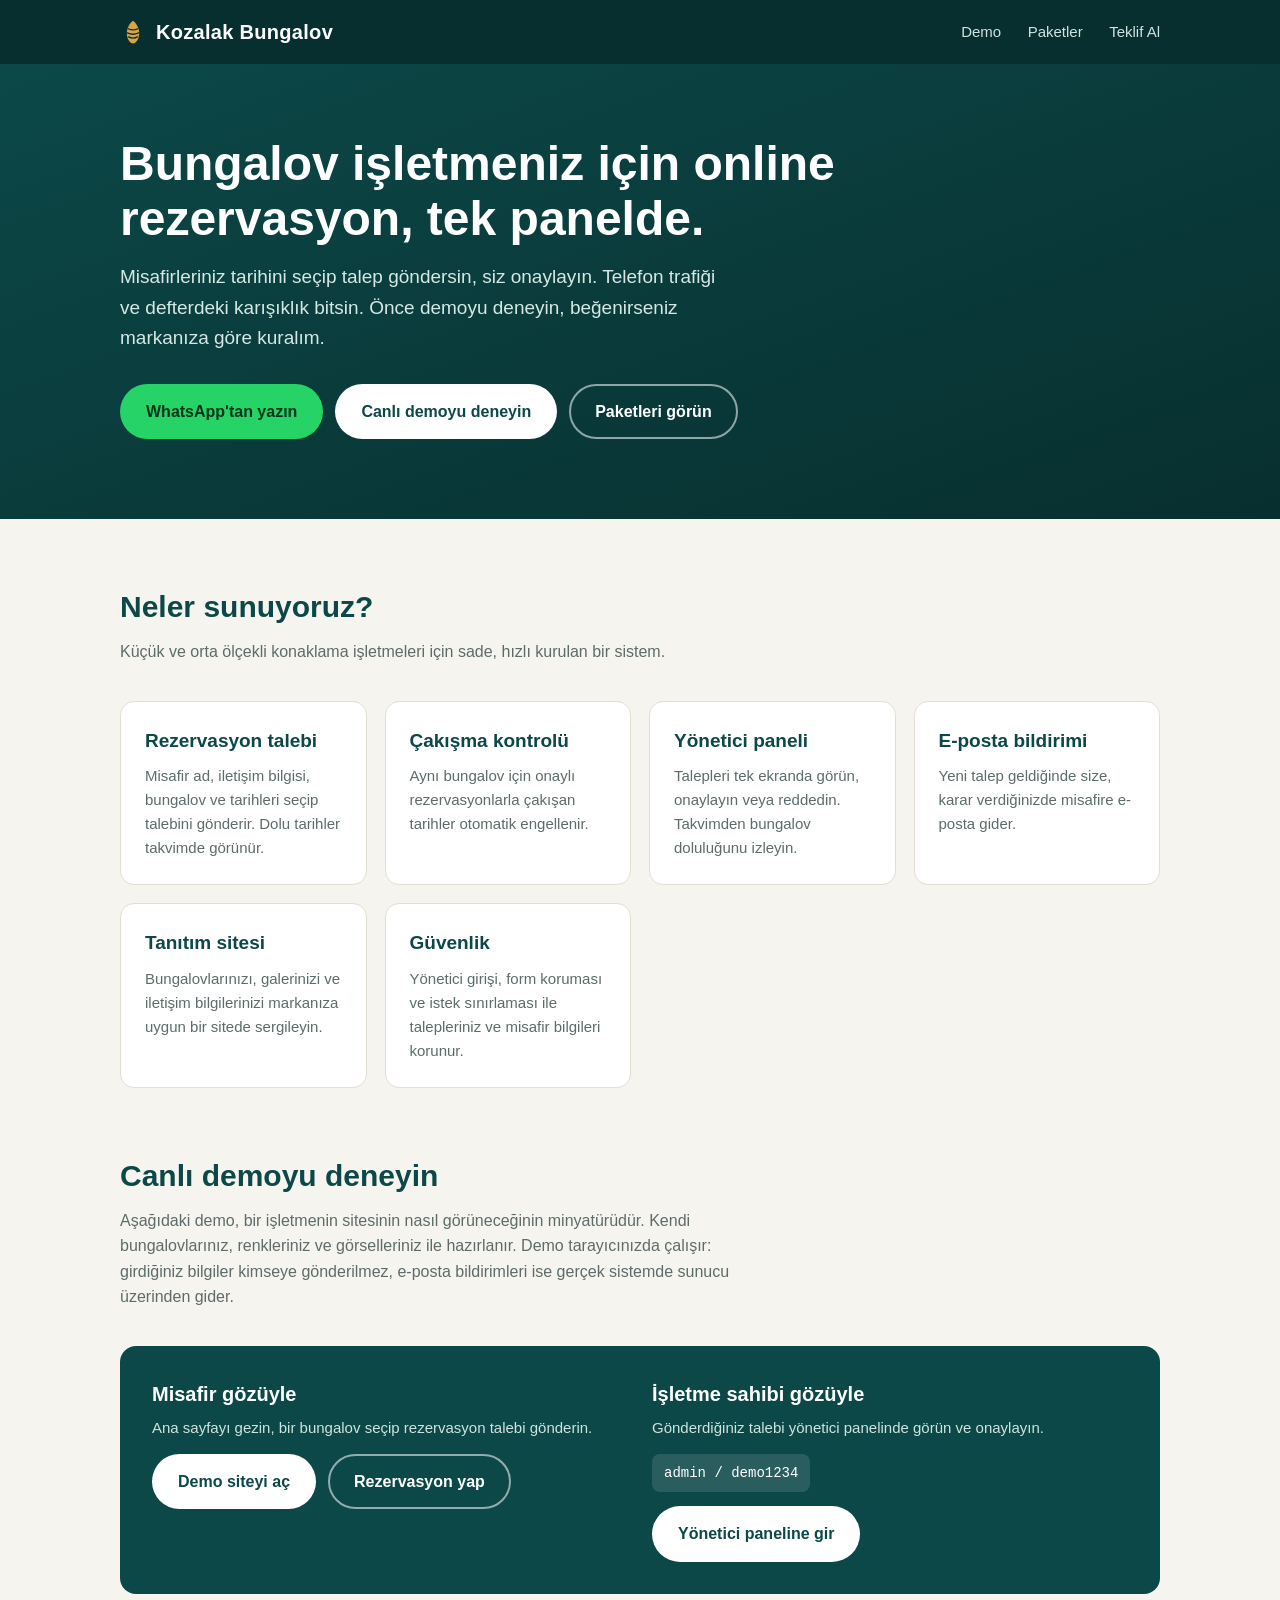
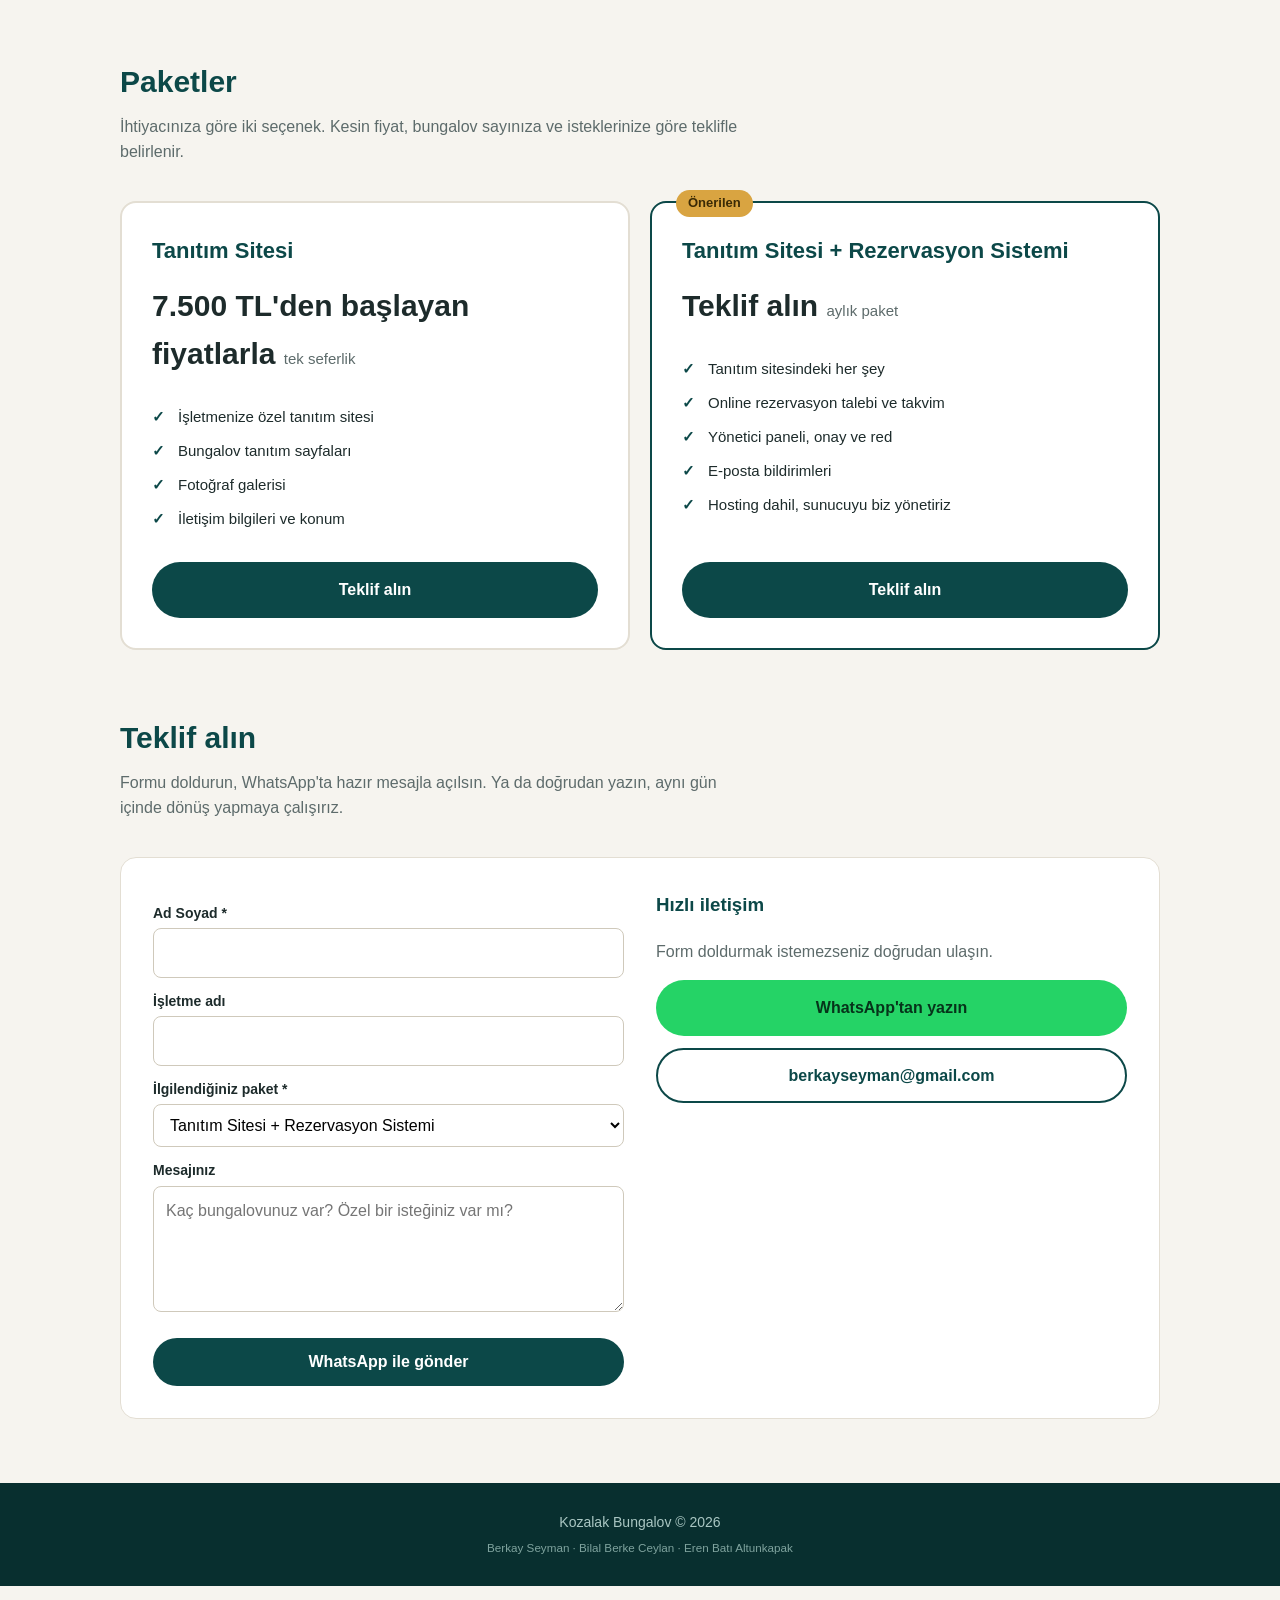
==== index.html @ 618aff35 "Add serverless Kozalak Bungalov demo Static sales page (index.html) and a browser-only demo of the r" ====
<!DOCTYPE html>
<html lang="tr">
<head>
    <meta charset="UTF-8">
    <meta name="viewport" content="width=device-width, initial-scale=1.0">
    <meta name="description" content="Kozalak Bungalov: bungalov ve butik konaklama işletmeleri için tanıtım sitesi ve online rezervasyon sistemi.">
    <title>Kozalak Bungalov | Rezervasyon Sistemi ve Tanıtım Sitesi</title>
    <style>
        :root {
            --green: #0C4848;
            --green-dark: #082f2f;
            --accent: #d9a441;
            --bg: #f6f4ef;
            --card: #ffffff;
            --text: #1d2b2b;
            --muted: #5d6b6b;
            --line: #e3ded3;
        }
        * { box-sizing: border-box; }
        html { scroll-behavior: smooth; }
        body { margin: 0; font-family: "Segoe UI", Arial, sans-serif; color: var(--text); background: var(--bg); line-height: 1.6; padding-bottom: 70px; }
        a { color: inherit; }
        .wrap { max-width: 1080px; margin: 0 auto; padding: 0 20px; }

        header.nav { background: var(--green-dark); color: #fff; }
        header.nav .wrap { display: flex; align-items: center; justify-content: space-between; height: 64px; }
        .brand { font-weight: 700; font-size: 20px; letter-spacing: .3px; text-decoration: none; display: flex; align-items: center; gap: 10px; }
        .brand svg { width: 26px; height: 26px; }
        .nav a.link { color: #cfe3e0; text-decoration: none; margin-left: 22px; font-size: 15px; }
        .nav a.link:hover { color: #fff; }

        .hero { background: linear-gradient(160deg, var(--green) 0%, var(--green-dark) 100%); color: #fff; padding: 72px 0 80px; }
        .hero h1 { font-size: clamp(30px, 5vw, 48px); line-height: 1.15; margin: 0 0 16px; max-width: 720px; }
        .hero p { font-size: 19px; color: #d6e8e5; max-width: 620px; margin: 0 0 30px; }
        .btns { display: flex; flex-wrap: wrap; gap: 12px; }
        .btn { display: inline-block; padding: 13px 24px; border-radius: 999px; font-weight: 600; text-decoration: none; font-size: 16px; border: 2px solid transparent; cursor: pointer; font-family: inherit; transition: transform .15s, background .2s; }
        .btn:hover { transform: translateY(-2px); }
        .btn-wa { background: #25D366; color: #06331a; }
        .btn-light { background: #fff; color: var(--green); }
        .btn-ghost { border-color: rgba(255,255,255,.55); color: #fff; }
        .btn-green { background: var(--green); color: #fff; }

        section { padding: 64px 0; }
        h2 { font-size: 30px; margin: 0 0 8px; color: var(--green); }
        .lead { color: var(--muted); max-width: 640px; margin: 0 0 36px; }
        .grid { display: grid; gap: 18px; grid-template-columns: repeat(auto-fit, minmax(230px, 1fr)); }
        .card { background: var(--card); border: 1px solid var(--line); border-radius: 14px; padding: 24px; }
        .card h3 { margin: 0 0 8px; font-size: 19px; color: var(--green); }
        .card p { margin: 0; color: var(--muted); font-size: 15px; }

        .demo-box { background: var(--green); color: #fff; border-radius: 16px; padding: 32px; display: grid; gap: 24px; grid-template-columns: repeat(auto-fit, minmax(260px, 1fr)); }
        .demo-box h3 { margin: 0 0 6px; font-size: 20px; }
        .demo-box p { margin: 0 0 14px; color: #cfe3e0; font-size: 15px; }
        .cred { background: rgba(255,255,255,.12); border-radius: 8px; padding: 8px 12px; font-family: Consolas, monospace; font-size: 14px; margin-bottom: 14px; display: inline-block; }

        .plans { display: grid; gap: 20px; grid-template-columns: repeat(auto-fit, minmax(290px, 1fr)); align-items: stretch; }
        .plan { background: var(--card); border: 2px solid var(--line); border-radius: 16px; padding: 30px; display: flex; flex-direction: column; position: relative; }
        .plan.featured { border-color: var(--green); }
        .badge { position: absolute; top: -13px; left: 24px; background: var(--accent); color: #3b2a05; font-size: 13px; font-weight: 700; padding: 3px 12px; border-radius: 999px; }
        .plan h3 { margin: 0; font-size: 22px; color: var(--green); }
        .price { font-size: 30px; font-weight: 700; margin: 14px 0 4px; }
        .price small { font-size: 15px; font-weight: 400; color: var(--muted); }
        .plan ul { padding-left: 0; list-style: none; margin: 18px 0 26px; flex: 1; }
        .plan li { padding: 5px 0 5px 26px; position: relative; font-size: 15px; }
        .plan li::before { content: "✓"; position: absolute; left: 0; color: var(--green); font-weight: 700; }
        .plan .btn { text-align: center; }

        .contact { background: var(--card); border: 1px solid var(--line); border-radius: 16px; padding: 32px; display: grid; gap: 32px; grid-template-columns: repeat(auto-fit, minmax(290px, 1fr)); }
        form label { display: block; font-size: 14px; font-weight: 600; margin: 12px 0 4px; }
        form input, form select, form textarea { width: 100%; padding: 11px 12px; border: 1px solid #cfc9bb; border-radius: 8px; font: inherit; background: #fff; }
        form input:focus, form select:focus, form textarea:focus { outline: 2px solid var(--green); border-color: var(--green); }
        form button { margin-top: 18px; width: 100%; }
        #formMsg { margin-top: 12px; font-size: 15px; display: none; padding: 10px 12px; border-radius: 8px; }
        #formMsg.ok { display: block; background: #e3f4e8; color: #14532d; }
        #formMsg.err { display: block; background: #fde8e8; color: #7f1d1d; }
        .quick p { color: var(--muted); }
        .quick .btn { display: block; text-align: center; margin-bottom: 12px; }
        .btn-mail { border-color: var(--green); color: var(--green); }

        footer { background: var(--green-dark); color: #aac7c3; padding: 28px 0; font-size: 14px; text-align: center; }
        footer small { display: block; margin-top: 6px; color: #7fa39e; }
        @media (max-width: 600px) { .nav a.link { display: none; } .hero { padding: 48px 0 56px; } section { padding: 44px 0; } }
    </style>
</head>
<body>
<header class="nav">
    <div class="wrap">
        <a href="./" class="brand">
            <svg viewBox="0 0 32 32" aria-hidden="true"><path fill="#d9a441" d="M16 2C22 7 25 14 23 22c-1 4-4 8-7 8s-6-4-7-8C7 14 10 7 16 2z"/><path fill="none" stroke="#082f2f" stroke-width="1.6" stroke-linecap="round" d="M10 12q6 3 12 0M9 17q7 3.500 14 0M10.500 22q5.500 3 11 0"/></svg>
            Kozalak Bungalov
        </a>
        <nav>
            <a class="link" href="#demo">Demo</a>
            <a class="link" href="#paketler">Paketler</a>
            <a class="link" href="#teklif">Teklif Al</a>
        </nav>
    </div>
</header>

<div class="hero">
    <div class="wrap">
        <h1>Bungalov işletmeniz için online rezervasyon, tek panelde.</h1>
        <p>Misafirleriniz tarihini seçip talep göndersin, siz onaylayın. Telefon trafiği ve defterdeki karışıklık bitsin. Önce demoyu deneyin, beğenirseniz markanıza göre kuralım.</p>
        <div class="btns">
            <a class="btn btn-wa" href="https://wa.me/905340806421?text=Merhaba%2C%20Kozalak%20Bungalov%20hakk%C4%B1nda%20bilgi%20almak%20istiyorum." target="_blank" rel="noopener">WhatsApp'tan yazın</a>
            <a class="btn btn-light" href="#demo">Canlı demoyu deneyin</a>
            <a class="btn btn-ghost" href="#paketler">Paketleri görün</a>
        </div>
    </div>
</div>

<section>
    <div class="wrap">
        <h2>Neler sunuyoruz?</h2>
        <p class="lead">Küçük ve orta ölçekli konaklama işletmeleri için sade, hızlı kurulan bir sistem.</p>
        <div class="grid">
            <div class="card"><h3>Rezervasyon talebi</h3><p>Misafir ad, iletişim bilgisi, bungalov ve tarihleri seçip talebini gönderir. Dolu tarihler takvimde görünür.</p></div>
            <div class="card"><h3>Çakışma kontrolü</h3><p>Aynı bungalov için onaylı rezervasyonlarla çakışan tarihler otomatik engellenir.</p></div>
            <div class="card"><h3>Yönetici paneli</h3><p>Talepleri tek ekranda görün, onaylayın veya reddedin. Takvimden bungalov doluluğunu izleyin.</p></div>
            <div class="card"><h3>E-posta bildirimi</h3><p>Yeni talep geldiğinde size, karar verdiğinizde misafire e-posta gider.</p></div>
            <div class="card"><h3>Tanıtım sitesi</h3><p>Bungalovlarınızı, galerinizi ve iletişim bilgilerinizi markanıza uygun bir sitede sergileyin.</p></div>
            <div class="card"><h3>Güvenlik</h3><p>Yönetici girişi, form koruması ve istek sınırlaması ile talepleriniz ve misafir bilgileri korunur.</p></div>
        </div>
    </div>
</section>

<section id="demo" style="padding-top:0">
    <div class="wrap">
        <h2>Canlı demoyu deneyin</h2>
        <p class="lead">Aşağıdaki demo, bir işletmenin sitesinin nasıl görüneceğinin minyatürüdür. Kendi bungalovlarınız, renkleriniz ve görselleriniz ile hazırlanır. Demo tarayıcınızda çalışır: girdiğiniz bilgiler kimseye gönderilmez, e-posta bildirimleri ise gerçek sistemde sunucu üzerinden gider.</p>
        <div class="demo-box">
            <div>
                <h3>Misafir gözüyle</h3>
                <p>Ana sayfayı gezin, bir bungalov seçip rezervasyon talebi gönderin.</p>
                <div class="btns">
                    <a class="btn btn-light" href="demo/index.html">Demo siteyi aç</a>
                    <a class="btn btn-ghost" href="demo/reservation.html">Rezervasyon yap</a>
                </div>
            </div>
            <div>
                <h3>İşletme sahibi gözüyle</h3>
                <p>Gönderdiğiniz talebi yönetici panelinde görün ve onaylayın.</p>
                <div class="cred">admin / demo1234</div><br>
                <a class="btn btn-light" href="demo/admin-login.html">Yönetici paneline gir</a>
            </div>
        </div>
    </div>
</section>

<section id="paketler" style="padding-top:0">
    <div class="wrap">
        <h2>Paketler</h2>
        <p class="lead">İhtiyacınıza göre iki seçenek. Kesin fiyat, bungalov sayınıza ve isteklerinize göre teklifle belirlenir.</p>
        <div class="plans">
            <div class="plan">
                <h3>Tanıtım Sitesi</h3>
                <div class="price">7.500 TL'den başlayan fiyatlarla <small>tek seferlik</small></div>
                <ul>
                    <li>İşletmenize özel tanıtım sitesi</li>
                    <li>Bungalov tanıtım sayfaları</li>
                    <li>Fotoğraf galerisi</li>
                    <li>İletişim bilgileri ve konum</li>
                </ul>
                <a class="btn btn-green" href="#teklif" data-package="Tanıtım Sitesi">Teklif alın</a>
            </div>
            <div class="plan featured">
                <span class="badge">Önerilen</span>
                <h3>Tanıtım Sitesi + Rezervasyon Sistemi</h3>
                <div class="price">Teklif alın <small>aylık paket</small></div>
                <ul>
                    <li>Tanıtım sitesindeki her şey</li>
                    <li>Online rezervasyon talebi ve takvim</li>
                    <li>Yönetici paneli, onay ve red</li>
                    <li>E-posta bildirimleri</li>
                    <li>Hosting dahil, sunucuyu biz yönetiriz</li>
                </ul>
                <a class="btn btn-green" href="#teklif" data-package="Tanıtım Sitesi + Rezervasyon Sistemi">Teklif alın</a>
            </div>
        </div>
    </div>
</section>

<section id="teklif" style="padding-top:0">
    <div class="wrap">
        <h2>Teklif alın</h2>
        <p class="lead">Formu doldurun, WhatsApp'ta hazır mesajla açılsın. Ya da doğrudan yazın, aynı gün içinde dönüş yapmaya çalışırız.</p>
        <div class="contact">
            <form id="quoteForm" novalidate>
                <label for="q-name">Ad Soyad *</label>
                <input id="q-name" name="name" maxlength="100" autocomplete="name" required>
                <label for="q-business">İşletme adı</label>
                <input id="q-business" name="business" maxlength="100" autocomplete="organization">
                <label for="q-package">İlgilendiğiniz paket *</label>
                <select id="q-package" name="package">
                    <option value="Tanıtım Sitesi">Tanıtım Sitesi</option>
                    <option value="Tanıtım Sitesi + Rezervasyon Sistemi" selected>Tanıtım Sitesi + Rezervasyon Sistemi</option>
                    <option value="Henüz karar vermedim">Henüz karar vermedim</option>
                </select>
                <label for="q-message">Mesajınız</label>
                <textarea id="q-message" name="message" rows="4" maxlength="1000" placeholder="Kaç bungalovunuz var? Özel bir isteğiniz var mı?"></textarea>
                <button class="btn btn-green" type="submit">WhatsApp ile gönder</button>
                <div id="formMsg" role="status"></div>
            </form>
            <div class="quick">
                <h3 style="margin-top:0;color:var(--green)">Hızlı iletişim</h3>
                <p>Form doldurmak istemezseniz doğrudan ulaşın.</p>
                <a class="btn btn-wa" href="https://wa.me/905340806421?text=Merhaba%2C%20Kozalak%20Bungalov%20i%C3%A7in%20teklif%20almak%20istiyorum." target="_blank" rel="noopener">WhatsApp'tan yazın</a>
                <a class="btn btn-mail" href="mailto:berkayseyman@gmail.com?subject=Kozalak%20Bungalov%20teklif%20talebi">berkayseyman@gmail.com</a>
            </div>
        </div>
    </div>
</section>

<footer>
    <div class="wrap">
        Kozalak Bungalov &copy; 2026
        <small>Berkay Seyman · Bilal Berke Ceylan · Eren Batı Altunkapak</small>
    </div>
</footer>

<script>
    // Paket butonları formdaki seçimi ayarlar.
    document.querySelectorAll('[data-package]').forEach(function (a) {
        a.addEventListener('click', function () { document.getElementById('q-package').value = a.dataset.package; });
    });

    // Form bir sunucuya gönderilmez; bilgilerle hazır bir WhatsApp mesajı açılır.
    document.getElementById('quoteForm').addEventListener('submit', function (e) {
        e.preventDefault();
        var f = e.target, msg = document.getElementById('formMsg');
        var name = f.name.value.trim();
        if (!name) { msg.className = 'err'; msg.textContent = 'Lütfen ad soyad alanını doldurun.'; return; }
        var text = 'Merhaba, ben ' + name + '.' +
            (f.business.value.trim() ? ' İşletmem: ' + f.business.value.trim() + '.' : '') +
            ' İlgilendiğim paket: ' + f.package.value + '.' +
            (f.message.value.trim() ? ' ' + f.message.value.trim() : '') + ' Teklif almak istiyorum.';
        window.open('https://wa.me/905340806421?text=' + encodeURIComponent(text), '_blank', 'noopener');
        msg.className = 'ok'; msg.textContent = 'WhatsApp açılıyor. Mesajı göndermeniz yeterli.';
    });
</script>
</body>
</html>
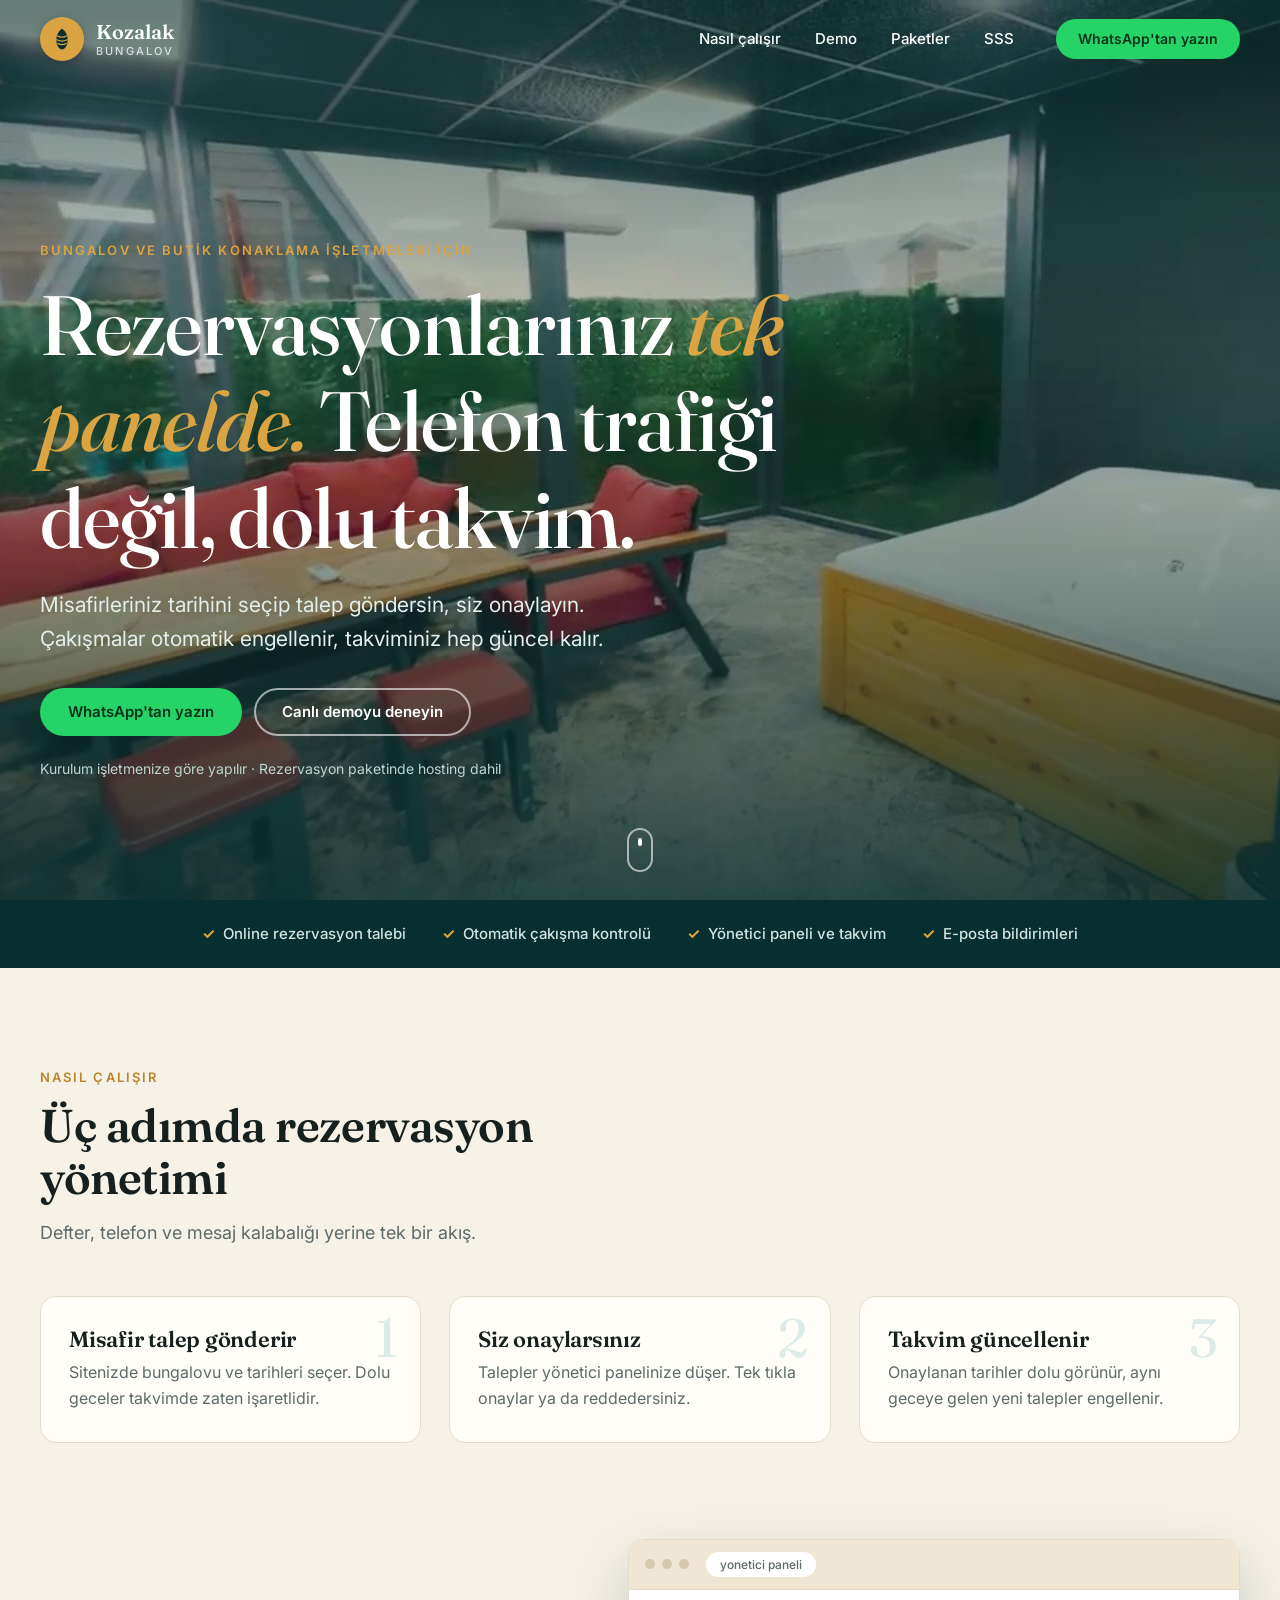
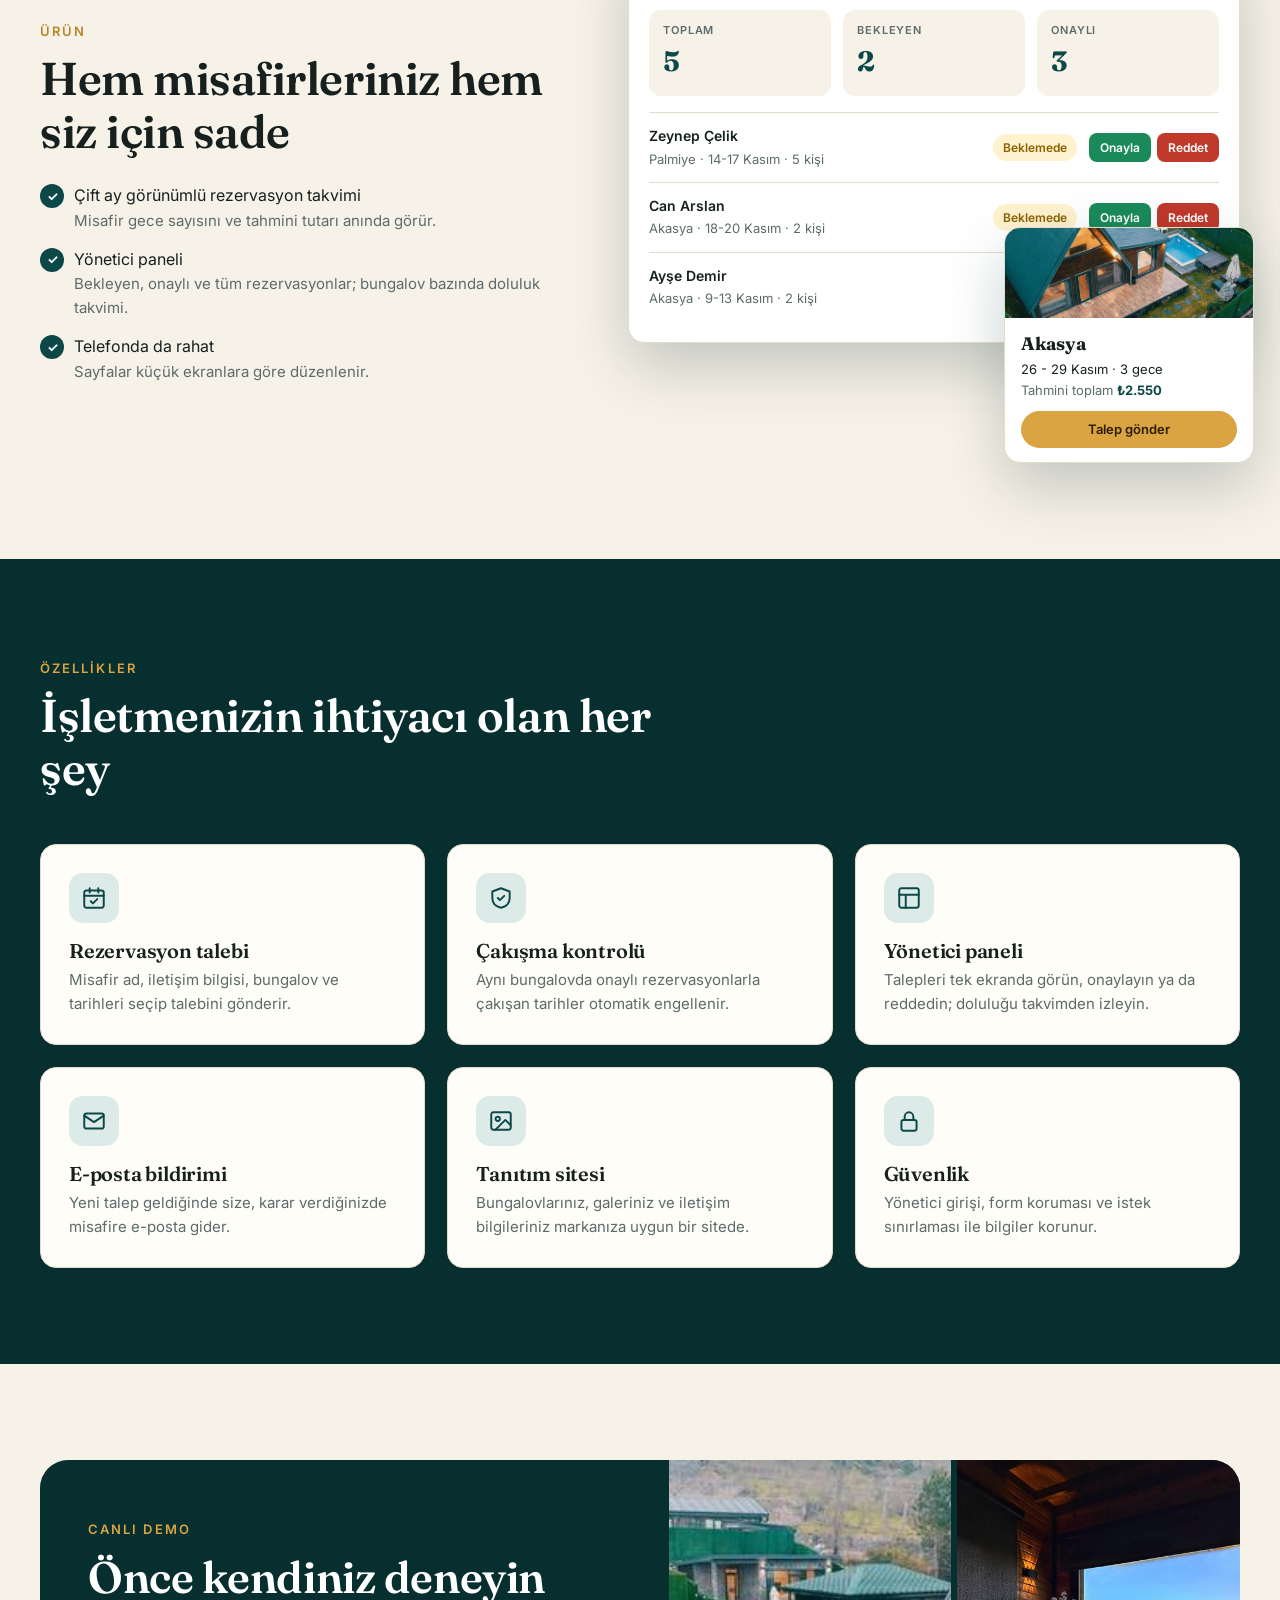
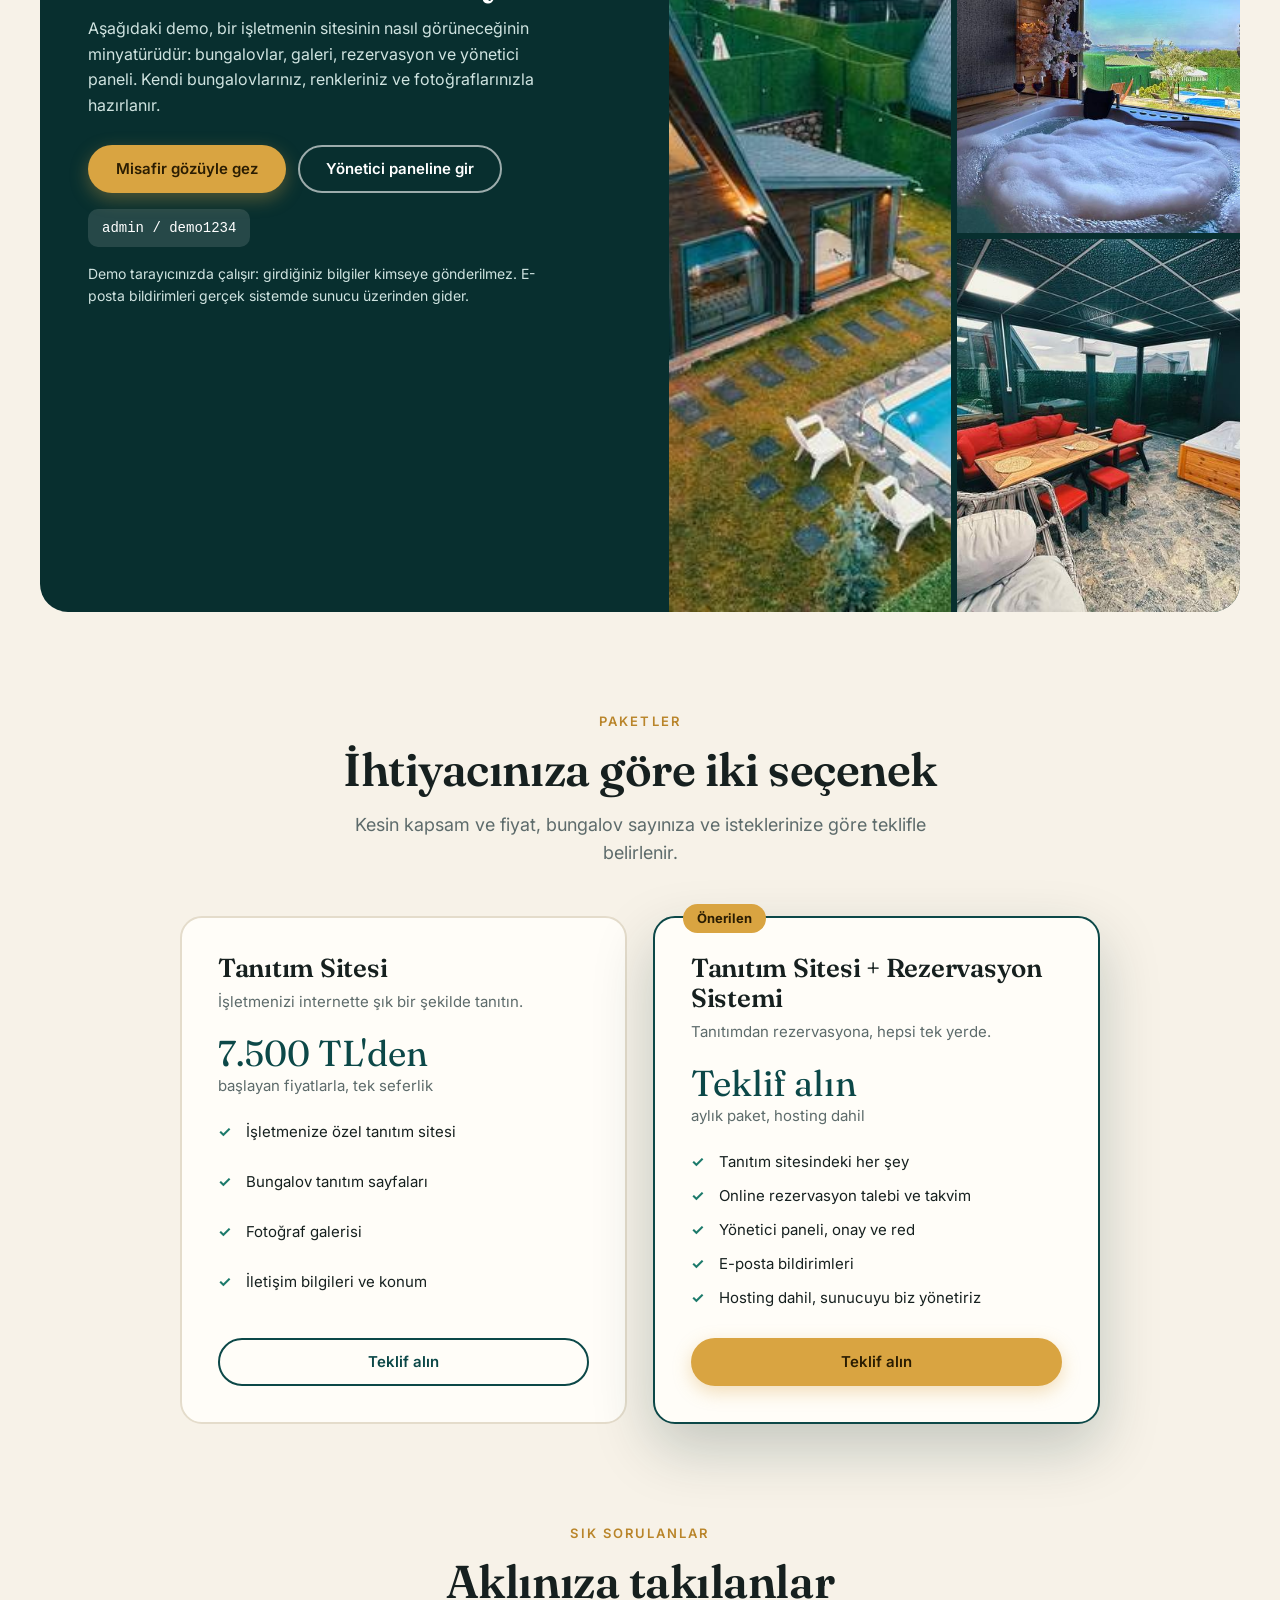
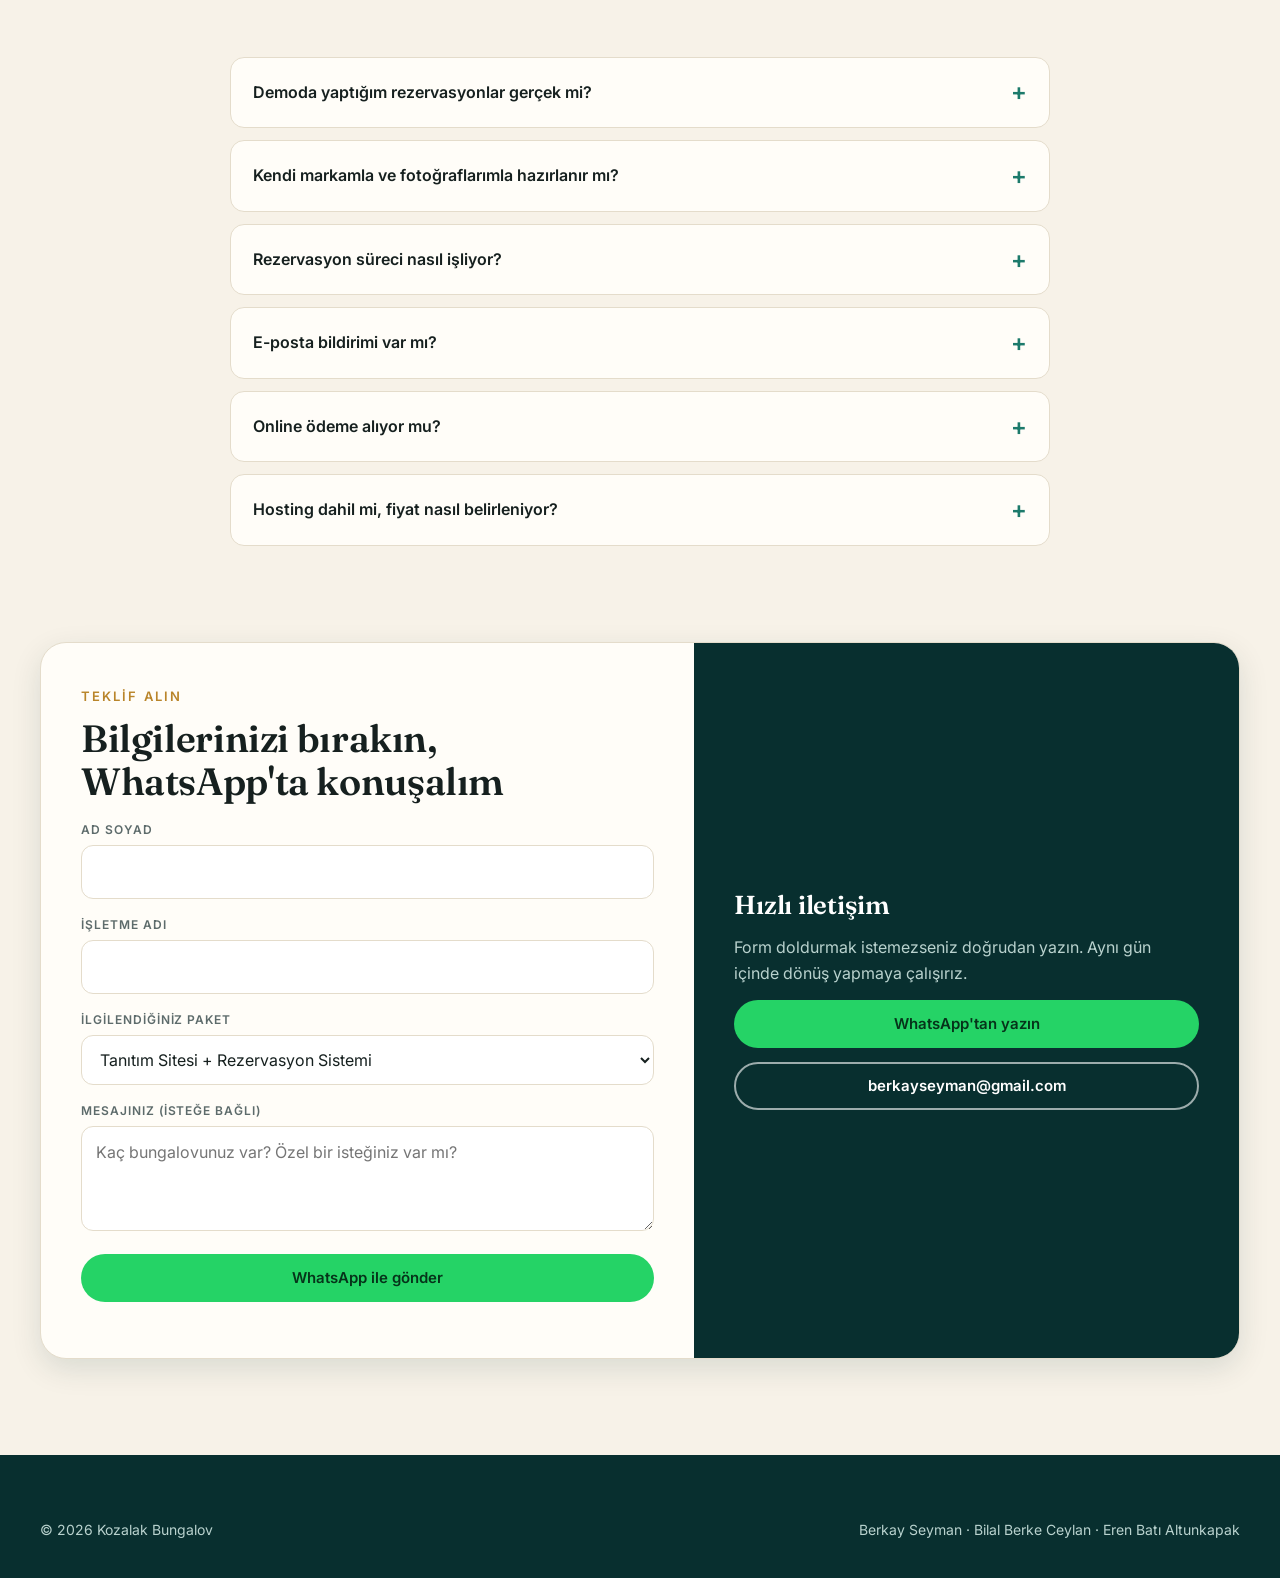
==== commit f71a65b4: "Redesign sales page and demo site with real photos and video - New design system (cream, teal and am" ====
--- a/index.html
+++ b/index.html
@@ -3,240 +3,252 @@
 <head>
     <meta charset="UTF-8">
     <meta name="viewport" content="width=device-width, initial-scale=1.0">
-    <meta name="description" content="Kozalak Bungalov: bungalov ve butik konaklama işletmeleri için tanıtım sitesi ve online rezervasyon sistemi.">
-    <title>Kozalak Bungalov | Rezervasyon Sistemi ve Tanıtım Sitesi</title>
-    <style>
-        :root {
-            --green: #0C4848;
-            --green-dark: #082f2f;
-            --accent: #d9a441;
-            --bg: #f6f4ef;
-            --card: #ffffff;
-            --text: #1d2b2b;
-            --muted: #5d6b6b;
-            --line: #e3ded3;
-        }
-        * { box-sizing: border-box; }
-        html { scroll-behavior: smooth; }
-        body { margin: 0; font-family: "Segoe UI", Arial, sans-serif; color: var(--text); background: var(--bg); line-height: 1.6; padding-bottom: 70px; }
-        a { color: inherit; }
-        .wrap { max-width: 1080px; margin: 0 auto; padding: 0 20px; }
-
-        header.nav { background: var(--green-dark); color: #fff; }
-        header.nav .wrap { display: flex; align-items: center; justify-content: space-between; height: 64px; }
-        .brand { font-weight: 700; font-size: 20px; letter-spacing: .3px; text-decoration: none; display: flex; align-items: center; gap: 10px; }
-        .brand svg { width: 26px; height: 26px; }
-        .nav a.link { color: #cfe3e0; text-decoration: none; margin-left: 22px; font-size: 15px; }
-        .nav a.link:hover { color: #fff; }
-
-        .hero { background: linear-gradient(160deg, var(--green) 0%, var(--green-dark) 100%); color: #fff; padding: 72px 0 80px; }
-        .hero h1 { font-size: clamp(30px, 5vw, 48px); line-height: 1.15; margin: 0 0 16px; max-width: 720px; }
-        .hero p { font-size: 19px; color: #d6e8e5; max-width: 620px; margin: 0 0 30px; }
-        .btns { display: flex; flex-wrap: wrap; gap: 12px; }
-        .btn { display: inline-block; padding: 13px 24px; border-radius: 999px; font-weight: 600; text-decoration: none; font-size: 16px; border: 2px solid transparent; cursor: pointer; font-family: inherit; transition: transform .15s, background .2s; }
-        .btn:hover { transform: translateY(-2px); }
-        .btn-wa { background: #25D366; color: #06331a; }
-        .btn-light { background: #fff; color: var(--green); }
-        .btn-ghost { border-color: rgba(255,255,255,.55); color: #fff; }
-        .btn-green { background: var(--green); color: #fff; }
-
-        section { padding: 64px 0; }
-        h2 { font-size: 30px; margin: 0 0 8px; color: var(--green); }
-        .lead { color: var(--muted); max-width: 640px; margin: 0 0 36px; }
-        .grid { display: grid; gap: 18px; grid-template-columns: repeat(auto-fit, minmax(230px, 1fr)); }
-        .card { background: var(--card); border: 1px solid var(--line); border-radius: 14px; padding: 24px; }
-        .card h3 { margin: 0 0 8px; font-size: 19px; color: var(--green); }
-        .card p { margin: 0; color: var(--muted); font-size: 15px; }
-
-        .demo-box { background: var(--green); color: #fff; border-radius: 16px; padding: 32px; display: grid; gap: 24px; grid-template-columns: repeat(auto-fit, minmax(260px, 1fr)); }
-        .demo-box h3 { margin: 0 0 6px; font-size: 20px; }
-        .demo-box p { margin: 0 0 14px; color: #cfe3e0; font-size: 15px; }
-        .cred { background: rgba(255,255,255,.12); border-radius: 8px; padding: 8px 12px; font-family: Consolas, monospace; font-size: 14px; margin-bottom: 14px; display: inline-block; }
-
-        .plans { display: grid; gap: 20px; grid-template-columns: repeat(auto-fit, minmax(290px, 1fr)); align-items: stretch; }
-        .plan { background: var(--card); border: 2px solid var(--line); border-radius: 16px; padding: 30px; display: flex; flex-direction: column; position: relative; }
-        .plan.featured { border-color: var(--green); }
-        .badge { position: absolute; top: -13px; left: 24px; background: var(--accent); color: #3b2a05; font-size: 13px; font-weight: 700; padding: 3px 12px; border-radius: 999px; }
-        .plan h3 { margin: 0; font-size: 22px; color: var(--green); }
-        .price { font-size: 30px; font-weight: 700; margin: 14px 0 4px; }
-        .price small { font-size: 15px; font-weight: 400; color: var(--muted); }
-        .plan ul { padding-left: 0; list-style: none; margin: 18px 0 26px; flex: 1; }
-        .plan li { padding: 5px 0 5px 26px; position: relative; font-size: 15px; }
-        .plan li::before { content: "✓"; position: absolute; left: 0; color: var(--green); font-weight: 700; }
-        .plan .btn { text-align: center; }
-
-        .contact { background: var(--card); border: 1px solid var(--line); border-radius: 16px; padding: 32px; display: grid; gap: 32px; grid-template-columns: repeat(auto-fit, minmax(290px, 1fr)); }
-        form label { display: block; font-size: 14px; font-weight: 600; margin: 12px 0 4px; }
-        form input, form select, form textarea { width: 100%; padding: 11px 12px; border: 1px solid #cfc9bb; border-radius: 8px; font: inherit; background: #fff; }
-        form input:focus, form select:focus, form textarea:focus { outline: 2px solid var(--green); border-color: var(--green); }
-        form button { margin-top: 18px; width: 100%; }
-        #formMsg { margin-top: 12px; font-size: 15px; display: none; padding: 10px 12px; border-radius: 8px; }
-        #formMsg.ok { display: block; background: #e3f4e8; color: #14532d; }
-        #formMsg.err { display: block; background: #fde8e8; color: #7f1d1d; }
-        .quick p { color: var(--muted); }
-        .quick .btn { display: block; text-align: center; margin-bottom: 12px; }
-        .btn-mail { border-color: var(--green); color: var(--green); }
-
-        footer { background: var(--green-dark); color: #aac7c3; padding: 28px 0; font-size: 14px; text-align: center; }
-        footer small { display: block; margin-top: 6px; color: #7fa39e; }
-        @media (max-width: 600px) { .nav a.link { display: none; } .hero { padding: 48px 0 56px; } section { padding: 44px 0; } }
-    </style>
+    <title>Kozalak Bungalov | Bungalov işletmeleri için rezervasyon sistemi</title>
+    <meta name="description" content="Bungalov ve butik konaklama işletmeleri için tanıtım sitesi ve online rezervasyon sistemi. Misafir talep gönderir, siz tek panelden onaylarsınız. Canlı demoyu deneyin.">
+    <meta property="og:title" content="Kozalak Bungalov: rezervasyonlarınız tek panelde">
+    <meta property="og:description" content="Bungalov işletmeleri için tanıtım sitesi ve online rezervasyon sistemi. Canlı demoyu deneyin.">
+    <meta property="og:image" content="demo/assets/video/poster.jpg">
+    <link rel="icon" href="demo/assets/img/logo.png" type="image/png">
+    <link rel="preconnect" href="https://fonts.googleapis.com">
+    <link rel="preconnect" href="https://fonts.gstatic.com" crossorigin>
+    <link rel="stylesheet" href="https://fonts.googleapis.com/css2?family=Fraunces:ital,opsz,wght@0,9..144,500;0,9..144,600;1,9..144,500&family=Inter:wght@400;500;600&display=swap">
+    <link rel="stylesheet" href="demo/assets/site.css">
+    <link rel="stylesheet" href="assets/sales.css">
 </head>
 <body>
-<header class="nav">
+<header class="site-header" id="siteHeader">
     <div class="wrap">
-        <a href="./" class="brand">
-            <svg viewBox="0 0 32 32" aria-hidden="true"><path fill="#d9a441" d="M16 2C22 7 25 14 23 22c-1 4-4 8-7 8s-6-4-7-8C7 14 10 7 16 2z"/><path fill="none" stroke="#082f2f" stroke-width="1.6" stroke-linecap="round" d="M10 12q6 3 12 0M9 17q7 3.500 14 0M10.500 22q5.500 3 11 0"/></svg>
-            Kozalak Bungalov
+        <a class="brand" href="./" aria-label="Kozalak Bungalov, ana sayfa">
+            <span class="mark"><svg viewBox="0 0 32 32" aria-hidden="true"><path fill="#082f2f" d="M16 2C22 7 25 14 23 22c-1 4-4 8-7 8s-6-4-7-8C7 14 10 7 16 2z"/><path fill="none" stroke="#d9a441" stroke-width="1.8" stroke-linecap="round" d="M10 12q6 3 12 0M9 17q7 3.500 14 0M10.500 22q5.500 3 11 0"/></svg></span>
+            <span>Kozalak<small>Bungalov</small></span>
         </a>
-        <nav>
-            <a class="link" href="#demo">Demo</a>
-            <a class="link" href="#paketler">Paketler</a>
-            <a class="link" href="#teklif">Teklif Al</a>
+        <nav class="nav" aria-label="Ana menü">
+            <a href="#nasil">Nasıl çalışır</a><a href="#demo">Demo</a><a href="#paketler">Paketler</a><a href="#sss">SSS</a>
         </nav>
+        <a class="btn btn-wa nav-cta" href="https://wa.me/905340806421?text=Merhaba%2C%20Kozalak%20Bungalov%20hakk%C4%B1nda%20bilgi%20almak%20istiyorum." target="_blank" rel="noopener">WhatsApp'tan yazın</a>
+        <button class="burger" id="burger" aria-label="Menüyü aç" aria-expanded="false" aria-controls="mobileNav"><span></span><span></span><span></span></button>
     </div>
 </header>
-
-<div class="hero">
+<div class="mobile-nav" id="mobileNav">
+    <a href="#nasil">Nasıl çalışır</a><a href="#demo">Demo</a><a href="#paketler">Paketler</a><a href="#sss">SSS</a>
+    <a class="btn btn-wa" href="https://wa.me/905340806421?text=Merhaba%2C%20Kozalak%20Bungalov%20hakk%C4%B1nda%20bilgi%20almak%20istiyorum." target="_blank" rel="noopener">WhatsApp'tan yazın</a>
+</div>
+
+<main>
+    <section class="hero" style="background-image:url(demo/assets/video/poster.jpg)">
+        <video autoplay muted loop playsinline preload="auto" poster="demo/assets/video/poster.jpg" aria-hidden="true">
+            <source src="demo/assets/video/hero.mp4" type="video/mp4">
+        </video>
+        <div class="wrap hero-inner">
+            <span class="eyebrow" style="color:var(--amber)">Bungalov ve butik konaklama işletmeleri için</span>
+            <h1 style="margin-top:14px">Rezervasyonlarınız <em>tek panelde.</em> Telefon trafiği değil, dolu takvim.</h1>
+            <p class="sub">Misafirleriniz tarihini seçip talep göndersin, siz onaylayın. Çakışmalar otomatik engellenir, takviminiz hep güncel kalır.</p>
+            <div class="btns">
+                <a class="btn btn-wa" href="https://wa.me/905340806421?text=Merhaba%2C%20Kozalak%20Bungalov%20i%C3%A7in%20teklif%20almak%20istiyorum." target="_blank" rel="noopener">WhatsApp'tan yazın</a>
+                <a class="btn btn-ghost" href="#demo">Canlı demoyu deneyin</a>
+            </div>
+            <p class="hint">Kurulum işletmenize göre yapılır · Rezervasyon paketinde hosting dahil</p>
+        </div>
+        <div class="scroll-cue" aria-hidden="true"></div>
+    </section>
+
+    <div class="strip"><div class="wrap">
+        <span>Online rezervasyon talebi</span><span>Otomatik çakışma kontrolü</span><span>Yönetici paneli ve takvim</span><span>E-posta bildirimleri</span>
+    </div></div>
+
+    <section class="block" id="nasil">
+        <div class="wrap">
+            <div class="section-head reveal">
+                <span class="eyebrow">Nasıl çalışır</span>
+                <h2>Üç adımda rezervasyon yönetimi</h2>
+                <p class="lead">Defter, telefon ve mesaj kalabalığı yerine tek bir akış.</p>
+            </div>
+            <div class="steps">
+                <div class="step-card reveal"><h3>Misafir talep gönderir</h3><p>Sitenizde bungalovu ve tarihleri seçer. Dolu geceler takvimde zaten işaretlidir.</p></div>
+                <div class="step-card reveal"><h3>Siz onaylarsınız</h3><p>Talepler yönetici panelinize düşer. Tek tıkla onaylar ya da reddedersiniz.</p></div>
+                <div class="step-card reveal"><h3>Takvim güncellenir</h3><p>Onaylanan tarihler dolu görünür, aynı geceye gelen yeni talepler engellenir.</p></div>
+            </div>
+        </div>
+    </section>
+
+    <section class="block" style="padding-top:0">
+        <div class="wrap showcase">
+            <div class="reveal">
+                <span class="eyebrow">Ürün</span>
+                <h2 style="font-size:clamp(30px,4vw,46px);margin:10px 0 0">Hem misafirleriniz hem siz için sade</h2>
+                <ul class="ticks">
+                    <li>Çift ay görünümlü rezervasyon takvimi<span>Misafir gece sayısını ve tahmini tutarı anında görür.</span></li>
+                    <li>Yönetici paneli<span>Bekleyen, onaylı ve tüm rezervasyonlar; bungalov bazında doluluk takvimi.</span></li>
+                    <li>Telefonda da rahat<span>Sayfalar küçük ekranlara göre düzenlenir.</span></li>
+                </ul>
+            </div>
+            <div class="stage reveal">
+                <div class="win">
+                    <div class="win-bar"><i></i><i></i><i></i><b>yonetici paneli</b></div>
+                    <div class="win-body">
+                        <div class="tiles"><div class="tile"><small>Toplam</small><strong>5</strong></div><div class="tile"><small>Bekleyen</small><strong>2</strong></div><div class="tile"><small>Onaylı</small><strong>3</strong></div></div>
+                        <div class="row"><div class="who"><b>Zeynep Çelik</b><span>Palmiye · 14-17 Kasım · 5 kişi</span></div><span class="pill wait">Beklemede</span><span class="mini"><button class="y" tabindex="-1">Onayla</button><button class="n" tabindex="-1">Reddet</button></span></div>
+                        <div class="row"><div class="who"><b>Can Arslan</b><span>Akasya · 18-20 Kasım · 2 kişi</span></div><span class="pill wait">Beklemede</span><span class="mini"><button class="y" tabindex="-1">Onayla</button><button class="n" tabindex="-1">Reddet</button></span></div>
+                        <div class="row"><div class="who"><b>Ayşe Demir</b><span>Akasya · 9-13 Kasım · 2 kişi</span></div><span class="pill ok">Onaylı</span></div>
+                    </div>
+                </div>
+                <div class="guest-card">
+                    <img src="demo/assets/img/akasya/thumb/16.jpg" alt="Akasya bungalovu" loading="lazy">
+                    <div><b>Akasya</b>26 - 29 Kasım · 3 gece<br><span style="color:var(--muted)">Tahmini toplam</span> <strong style="color:var(--teal-700)">₺2.550</strong><div class="go">Talep gönder</div></div>
+                </div>
+            </div>
+        </div>
+    </section>
+
+    <section class="block dark-band">
+        <div class="wrap">
+            <div class="section-head reveal">
+                <span class="eyebrow">Özellikler</span>
+                <h2>İşletmenizin ihtiyacı olan her şey</h2>
+            </div>
+            <div class="features" style="color:var(--ink)">
+                <div class="feature reveal"><div class="ico"><svg viewBox="0 0 24 24" fill="none" stroke="currentColor" stroke-width="1.8" stroke-linecap="round" stroke-linejoin="round"><rect x="3" y="5" width="18" height="16" rx="2"/><path d="M8 3v4M16 3v4M3 10h18M9 15l2 2 4-4"/></svg></div><h3>Rezervasyon talebi</h3><p>Misafir ad, iletişim bilgisi, bungalov ve tarihleri seçip talebini gönderir.</p></div>
+                <div class="feature reveal"><div class="ico"><svg viewBox="0 0 24 24" fill="none" stroke="currentColor" stroke-width="1.8" stroke-linecap="round" stroke-linejoin="round"><path d="M12 3l8 3v6c0 5-3.500 8-8 9-4.500-1-8-4-8-9V6l8-3z"/><path d="M9 12l2 2 4-4"/></svg></div><h3>Çakışma kontrolü</h3><p>Aynı bungalovda onaylı rezervasyonlarla çakışan tarihler otomatik engellenir.</p></div>
+                <div class="feature reveal"><div class="ico"><svg viewBox="0 0 24 24" fill="none" stroke="currentColor" stroke-width="1.8" stroke-linecap="round" stroke-linejoin="round"><rect x="3" y="3" width="18" height="18" rx="2"/><path d="M3 9h18M9 21V9"/></svg></div><h3>Yönetici paneli</h3><p>Talepleri tek ekranda görün, onaylayın ya da reddedin; doluluğu takvimden izleyin.</p></div>
+                <div class="feature reveal"><div class="ico"><svg viewBox="0 0 24 24" fill="none" stroke="currentColor" stroke-width="1.8" stroke-linecap="round" stroke-linejoin="round"><rect x="3" y="5" width="18" height="14" rx="2"/><path d="M3 7l9 6 9-6"/></svg></div><h3>E-posta bildirimi</h3><p>Yeni talep geldiğinde size, karar verdiğinizde misafire e-posta gider.</p></div>
+                <div class="feature reveal"><div class="ico"><svg viewBox="0 0 24 24" fill="none" stroke="currentColor" stroke-width="1.8" stroke-linecap="round" stroke-linejoin="round"><rect x="3" y="4" width="18" height="16" rx="2"/><circle cx="9" cy="10" r="2"/><path d="M21 16l-5-5-9 9"/></svg></div><h3>Tanıtım sitesi</h3><p>Bungalovlarınız, galeriniz ve iletişim bilgileriniz markanıza uygun bir sitede.</p></div>
+                <div class="feature reveal"><div class="ico"><svg viewBox="0 0 24 24" fill="none" stroke="currentColor" stroke-width="1.8" stroke-linecap="round" stroke-linejoin="round"><rect x="5" y="11" width="14" height="10" rx="2"/><path d="M8 11V8a4 4 0 0 1 8 0v3"/></svg></div><h3>Güvenlik</h3><p>Yönetici girişi, form koruması ve istek sınırlaması ile bilgiler korunur.</p></div>
+            </div>
+        </div>
+    </section>
+
+    <section class="block" id="demo">
+        <div class="wrap">
+            <div class="demo-band reveal">
+                <div class="copy">
+                    <span class="eyebrow" style="color:var(--amber)">Canlı demo</span>
+                    <h2>Önce kendiniz deneyin</h2>
+                    <p>Aşağıdaki demo, bir işletmenin sitesinin nasıl görüneceğinin minyatürüdür: bungalovlar, galeri, rezervasyon ve yönetici paneli. Kendi bungalovlarınız, renkleriniz ve fotoğraflarınızla hazırlanır.</p>
+                    <div class="btns">
+                        <a class="btn btn-amber" href="demo/index.html">Misafir gözüyle gez</a>
+                        <a class="btn btn-ghost" href="demo/admin-login.html">Yönetici paneline gir</a>
+                    </div>
+                    <span class="cred">admin / demo1234</span>
+                    <p style="margin-top:16px;font-size:14px">Demo tarayıcınızda çalışır: girdiğiniz bilgiler kimseye gönderilmez. E-posta bildirimleri gerçek sistemde sunucu üzerinden gider.</p>
+                </div>
+                <div class="photos">
+                    <img src="demo/assets/img/ihlamur/thumb/25.jpg" alt="Havuzlu A-frame bungalovlar" loading="lazy">
+                    <img src="demo/assets/img/zeytin/thumb/02.jpg" alt="Jakuzi" loading="lazy">
+                    <img src="demo/assets/img/mese/thumb/06.jpg" alt="Camlı jakuzi odası" loading="lazy">
+                </div>
+            </div>
+        </div>
+    </section>
+
+    <section class="block" id="paketler" style="padding-top:0">
+        <div class="wrap">
+            <div class="section-head reveal" style="margin-inline:auto;text-align:center">
+                <span class="eyebrow">Paketler</span>
+                <h2>İhtiyacınıza göre iki seçenek</h2>
+                <p class="lead" style="margin-inline:auto">Kesin kapsam ve fiyat, bungalov sayınıza ve isteklerinize göre teklifle belirlenir.</p>
+            </div>
+            <div class="plans">
+                <div class="plan reveal">
+                    <h3>Tanıtım Sitesi</h3>
+                    <p class="sub">İşletmenizi internette şık bir şekilde tanıtın.</p>
+                    <div class="cost">7.500 TL'den <small>başlayan fiyatlarla, tek seferlik</small></div>
+                    <ul><li>İşletmenize özel tanıtım sitesi</li><li>Bungalov tanıtım sayfaları</li><li>Fotoğraf galerisi</li><li>İletişim bilgileri ve konum</li></ul>
+                    <a class="btn btn-outline" href="#teklif" data-package="Tanıtım Sitesi">Teklif alın</a>
+                </div>
+                <div class="plan featured reveal">
+                    <span class="badge">Önerilen</span>
+                    <h3>Tanıtım Sitesi + Rezervasyon Sistemi</h3>
+                    <p class="sub">Tanıtımdan rezervasyona, hepsi tek yerde.</p>
+                    <div class="cost">Teklif alın <small>aylık paket, hosting dahil</small></div>
+                    <ul><li>Tanıtım sitesindeki her şey</li><li>Online rezervasyon talebi ve takvim</li><li>Yönetici paneli, onay ve red</li><li>E-posta bildirimleri</li><li>Hosting dahil, sunucuyu biz yönetiriz</li></ul>
+                    <a class="btn btn-amber" href="#teklif" data-package="Tanıtım Sitesi + Rezervasyon Sistemi">Teklif alın</a>
+                </div>
+            </div>
+        </div>
+    </section>
+
+    <section class="block" id="sss" style="padding-top:0">
+        <div class="wrap">
+            <div class="section-head reveal" style="margin-inline:auto;text-align:center"><span class="eyebrow">Sık sorulanlar</span><h2>Aklınıza takılanlar</h2></div>
+            <div class="faq reveal">
+                <details><summary>Demoda yaptığım rezervasyonlar gerçek mi?</summary><p>Hayır. Demo tarayıcınızda çalışır, girdiğiniz bilgiler kimseye gönderilmez ve sayfadaki "Örnek verileri sıfırla" düğmesiyle başa döner.</p></details>
+                <details><summary>Kendi markamla ve fotoğraflarımla hazırlanır mı?</summary><p>Evet. Bungalov adları, fiyatlar, fotoğraflar ve renkler işletmenize göre hazırlanır; demodaki işletme sadece bir örnektir.</p></details>
+                <details><summary>Rezervasyon süreci nasıl işliyor?</summary><p>Misafir tarih seçip talep gönderir, siz yönetici panelinden onaylar ya da reddedersiniz. Onaylanan tarihler dolu görünür ve çakışan yeni talepler engellenir.</p></details>
+                <details><summary>E-posta bildirimi var mı?</summary><p>Evet. Gerçek sistemde yeni talep geldiğinde size, karar verdiğinizde misafire e-posta gönderilir.</p></details>
+                <details><summary>Online ödeme alıyor mu?</summary><p>Şu an ödeme almaz; talep ve onay akışı vardır. Ödeme ihtiyacınız varsa teklif görüşmesinde konuşabiliriz.</p></details>
+                <details><summary>Hosting dahil mi, fiyat nasıl belirleniyor?</summary><p>Rezervasyon sistemi aylık paket olarak sunulur ve hosting dahildir. Tanıtım sitesi 7.500 TL'den başlar; kapsam ve kesin fiyat bungalov sayınıza ve isteklerinize göre teklifte netleşir.</p></details>
+            </div>
+        </div>
+    </section>
+
+    <section class="block" id="teklif" style="padding-top:0">
+        <div class="wrap">
+            <div class="contact reveal">
+                <form id="quoteForm" novalidate>
+                    <div><span class="eyebrow">Teklif alın</span><h2 style="font-size:clamp(28px,3.5vw,38px);margin-top:8px">Bilgilerinizi bırakın, WhatsApp'ta konuşalım</h2></div>
+                    <div class="field"><label for="q-name">Ad soyad</label><input id="q-name" autocomplete="name" maxlength="100"></div>
+                    <div class="field"><label for="q-business">İşletme adı</label><input id="q-business" autocomplete="organization" maxlength="100"></div>
+                    <div class="field"><label for="q-package">İlgilendiğiniz paket</label>
+                        <select id="q-package"><option>Tanıtım Sitesi</option><option selected>Tanıtım Sitesi + Rezervasyon Sistemi</option><option>Henüz karar vermedim</option></select></div>
+                    <div class="field"><label for="q-message">Mesajınız (isteğe bağlı)</label><textarea id="q-message" rows="3" maxlength="500" placeholder="Kaç bungalovunuz var? Özel bir isteğiniz var mı?"></textarea></div>
+                    <button class="btn btn-wa" type="submit">WhatsApp ile gönder</button>
+                    <div id="formMsg" role="status"></div>
+                </form>
+                <div class="side">
+                    <h3>Hızlı iletişim</h3>
+                    <p>Form doldurmak istemezseniz doğrudan yazın. Aynı gün içinde dönüş yapmaya çalışırız.</p>
+                    <a class="btn btn-wa" href="https://wa.me/905340806421?text=Merhaba%2C%20Kozalak%20Bungalov%20i%C3%A7in%20teklif%20almak%20istiyorum." target="_blank" rel="noopener">WhatsApp'tan yazın</a>
+                    <a class="btn btn-ghost" href="mailto:berkayseyman@gmail.com?subject=Kozalak%20Bungalov%20teklif%20talebi">berkayseyman@gmail.com</a>
+                </div>
+            </div>
+        </div>
+    </section>
+</main>
+
+<footer class="site-footer" style="margin-top:0">
     <div class="wrap">
-        <h1>Bungalov işletmeniz için online rezervasyon, tek panelde.</h1>
-        <p>Misafirleriniz tarihini seçip talep göndersin, siz onaylayın. Telefon trafiği ve defterdeki karışıklık bitsin. Önce demoyu deneyin, beğenirseniz markanıza göre kuralım.</p>
-        <div class="btns">
-            <a class="btn btn-wa" href="https://wa.me/905340806421?text=Merhaba%2C%20Kozalak%20Bungalov%20hakk%C4%B1nda%20bilgi%20almak%20istiyorum." target="_blank" rel="noopener">WhatsApp'tan yazın</a>
-            <a class="btn btn-light" href="#demo">Canlı demoyu deneyin</a>
-            <a class="btn btn-ghost" href="#paketler">Paketleri görün</a>
-        </div>
-    </div>
-</div>
-
-<section>
-    <div class="wrap">
-        <h2>Neler sunuyoruz?</h2>
-        <p class="lead">Küçük ve orta ölçekli konaklama işletmeleri için sade, hızlı kurulan bir sistem.</p>
-        <div class="grid">
-            <div class="card"><h3>Rezervasyon talebi</h3><p>Misafir ad, iletişim bilgisi, bungalov ve tarihleri seçip talebini gönderir. Dolu tarihler takvimde görünür.</p></div>
-            <div class="card"><h3>Çakışma kontrolü</h3><p>Aynı bungalov için onaylı rezervasyonlarla çakışan tarihler otomatik engellenir.</p></div>
-            <div class="card"><h3>Yönetici paneli</h3><p>Talepleri tek ekranda görün, onaylayın veya reddedin. Takvimden bungalov doluluğunu izleyin.</p></div>
-            <div class="card"><h3>E-posta bildirimi</h3><p>Yeni talep geldiğinde size, karar verdiğinizde misafire e-posta gider.</p></div>
-            <div class="card"><h3>Tanıtım sitesi</h3><p>Bungalovlarınızı, galerinizi ve iletişim bilgilerinizi markanıza uygun bir sitede sergileyin.</p></div>
-            <div class="card"><h3>Güvenlik</h3><p>Yönetici girişi, form koruması ve istek sınırlaması ile talepleriniz ve misafir bilgileri korunur.</p></div>
-        </div>
-    </div>
-</section>
-
-<section id="demo" style="padding-top:0">
-    <div class="wrap">
-        <h2>Canlı demoyu deneyin</h2>
-        <p class="lead">Aşağıdaki demo, bir işletmenin sitesinin nasıl görüneceğinin minyatürüdür. Kendi bungalovlarınız, renkleriniz ve görselleriniz ile hazırlanır. Demo tarayıcınızda çalışır: girdiğiniz bilgiler kimseye gönderilmez, e-posta bildirimleri ise gerçek sistemde sunucu üzerinden gider.</p>
-        <div class="demo-box">
-            <div>
-                <h3>Misafir gözüyle</h3>
-                <p>Ana sayfayı gezin, bir bungalov seçip rezervasyon talebi gönderin.</p>
-                <div class="btns">
-                    <a class="btn btn-light" href="demo/index.html">Demo siteyi aç</a>
-                    <a class="btn btn-ghost" href="demo/reservation.html">Rezervasyon yap</a>
-                </div>
-            </div>
-            <div>
-                <h3>İşletme sahibi gözüyle</h3>
-                <p>Gönderdiğiniz talebi yönetici panelinde görün ve onaylayın.</p>
-                <div class="cred">admin / demo1234</div><br>
-                <a class="btn btn-light" href="demo/admin-login.html">Yönetici paneline gir</a>
-            </div>
-        </div>
-    </div>
-</section>
-
-<section id="paketler" style="padding-top:0">
-    <div class="wrap">
-        <h2>Paketler</h2>
-        <p class="lead">İhtiyacınıza göre iki seçenek. Kesin fiyat, bungalov sayınıza ve isteklerinize göre teklifle belirlenir.</p>
-        <div class="plans">
-            <div class="plan">
-                <h3>Tanıtım Sitesi</h3>
-                <div class="price">7.500 TL'den başlayan fiyatlarla <small>tek seferlik</small></div>
-                <ul>
-                    <li>İşletmenize özel tanıtım sitesi</li>
-                    <li>Bungalov tanıtım sayfaları</li>
-                    <li>Fotoğraf galerisi</li>
-                    <li>İletişim bilgileri ve konum</li>
-                </ul>
-                <a class="btn btn-green" href="#teklif" data-package="Tanıtım Sitesi">Teklif alın</a>
-            </div>
-            <div class="plan featured">
-                <span class="badge">Önerilen</span>
-                <h3>Tanıtım Sitesi + Rezervasyon Sistemi</h3>
-                <div class="price">Teklif alın <small>aylık paket</small></div>
-                <ul>
-                    <li>Tanıtım sitesindeki her şey</li>
-                    <li>Online rezervasyon talebi ve takvim</li>
-                    <li>Yönetici paneli, onay ve red</li>
-                    <li>E-posta bildirimleri</li>
-                    <li>Hosting dahil, sunucuyu biz yönetiriz</li>
-                </ul>
-                <a class="btn btn-green" href="#teklif" data-package="Tanıtım Sitesi + Rezervasyon Sistemi">Teklif alın</a>
-            </div>
-        </div>
-    </div>
-</section>
-
-<section id="teklif" style="padding-top:0">
-    <div class="wrap">
-        <h2>Teklif alın</h2>
-        <p class="lead">Formu doldurun, WhatsApp'ta hazır mesajla açılsın. Ya da doğrudan yazın, aynı gün içinde dönüş yapmaya çalışırız.</p>
-        <div class="contact">
-            <form id="quoteForm" novalidate>
-                <label for="q-name">Ad Soyad *</label>
-                <input id="q-name" name="name" maxlength="100" autocomplete="name" required>
-                <label for="q-business">İşletme adı</label>
-                <input id="q-business" name="business" maxlength="100" autocomplete="organization">
-                <label for="q-package">İlgilendiğiniz paket *</label>
-                <select id="q-package" name="package">
-                    <option value="Tanıtım Sitesi">Tanıtım Sitesi</option>
-                    <option value="Tanıtım Sitesi + Rezervasyon Sistemi" selected>Tanıtım Sitesi + Rezervasyon Sistemi</option>
-                    <option value="Henüz karar vermedim">Henüz karar vermedim</option>
-                </select>
-                <label for="q-message">Mesajınız</label>
-                <textarea id="q-message" name="message" rows="4" maxlength="1000" placeholder="Kaç bungalovunuz var? Özel bir isteğiniz var mı?"></textarea>
-                <button class="btn btn-green" type="submit">WhatsApp ile gönder</button>
-                <div id="formMsg" role="status"></div>
-            </form>
-            <div class="quick">
-                <h3 style="margin-top:0;color:var(--green)">Hızlı iletişim</h3>
-                <p>Form doldurmak istemezseniz doğrudan ulaşın.</p>
-                <a class="btn btn-wa" href="https://wa.me/905340806421?text=Merhaba%2C%20Kozalak%20Bungalov%20i%C3%A7in%20teklif%20almak%20istiyorum." target="_blank" rel="noopener">WhatsApp'tan yazın</a>
-                <a class="btn btn-mail" href="mailto:berkayseyman@gmail.com?subject=Kozalak%20Bungalov%20teklif%20talebi">berkayseyman@gmail.com</a>
-            </div>
-        </div>
-    </div>
-</section>
-
-<footer>
-    <div class="wrap">
-        Kozalak Bungalov &copy; 2026
-        <small>Berkay Seyman · Bilal Berke Ceylan · Eren Batı Altunkapak</small>
+        <div class="foot-note" style="border:0;margin:0;padding:0">
+            <span>&copy; 2026 Kozalak Bungalov</span>
+            <span>Berkay Seyman · Bilal Berke Ceylan · Eren Batı Altunkapak</span>
+        </div>
     </div>
 </footer>
 
 <script>
-    // Paket butonları formdaki seçimi ayarlar.
+(function () {
+    var header = document.getElementById('siteHeader'), burger = document.getElementById('burger'), mobile = document.getElementById('mobileNav');
+    function onScroll() { header.classList.toggle('is-solid', window.scrollY > 40); }
+    onScroll(); window.addEventListener('scroll', onScroll, { passive: true });
+    function setMenu(open) {
+        mobile.classList.toggle('open', open); document.body.classList.toggle('menu-open', open);
+        burger.setAttribute('aria-expanded', open ? 'true' : 'false'); burger.setAttribute('aria-label', open ? 'Menüyü kapat' : 'Menüyü aç');
+    }
+    burger.addEventListener('click', function () { setMenu(!mobile.classList.contains('open')); });
+    mobile.addEventListener('click', function (e) { if (e.target.tagName === 'A') setMenu(false); });
+    document.addEventListener('keydown', function (e) { if (e.key === 'Escape') setMenu(false); });
+
+    var items = document.querySelectorAll('.reveal');
+    if ('IntersectionObserver' in window) {
+        var io = new IntersectionObserver(function (es) { es.forEach(function (e) { if (e.isIntersecting) { e.target.classList.add('in'); io.unobserve(e.target); } }); }, { threshold: 0.12 });
+        items.forEach(function (e) { io.observe(e); });
+    } else { items.forEach(function (e) { e.classList.add('in'); }); }
+
     document.querySelectorAll('[data-package]').forEach(function (a) {
-        a.addEventListener('click', function () { document.getElementById('q-package').value = a.dataset.package; });
+        a.addEventListener('click', function () { document.getElementById('q-package').value = a.getAttribute('data-package'); });
     });
 
     // Form bir sunucuya gönderilmez; bilgilerle hazır bir WhatsApp mesajı açılır.
     document.getElementById('quoteForm').addEventListener('submit', function (e) {
         e.preventDefault();
-        var f = e.target, msg = document.getElementById('formMsg');
-        var name = f.name.value.trim();
+        var f = e.target, msg = document.getElementById('formMsg'), name = document.getElementById('q-name').value.trim();
         if (!name) { msg.className = 'err'; msg.textContent = 'Lütfen ad soyad alanını doldurun.'; return; }
-        var text = 'Merhaba, ben ' + name + '.' +
-            (f.business.value.trim() ? ' İşletmem: ' + f.business.value.trim() + '.' : '') +
-            ' İlgilendiğim paket: ' + f.package.value + '.' +
-            (f.message.value.trim() ? ' ' + f.message.value.trim() : '') + ' Teklif almak istiyorum.';
+        var business = document.getElementById('q-business').value.trim(), note = document.getElementById('q-message').value.trim();
+        var text = 'Merhaba, ben ' + name + '.' + (business ? ' İşletmem: ' + business + '.' : '') +
+            ' İlgilendiğim paket: ' + document.getElementById('q-package').value + '.' + (note ? ' ' + note : '') + ' Teklif almak istiyorum.';
         window.open('https://wa.me/905340806421?text=' + encodeURIComponent(text), '_blank', 'noopener');
         msg.className = 'ok'; msg.textContent = 'WhatsApp açılıyor. Mesajı göndermeniz yeterli.';
     });
+})();
 </script>
 </body>
 </html>
--- a/demo/assets/site.css
+++ b/demo/assets/site.css
@@ -0,0 +1,332 @@
+/* Kozalak Bungalov demo: ortak tasarım sistemi */
+:root {
+    --teal-900: #082f2f;
+    --teal-800: #0a3c3c;
+    --teal-700: #0C4848;
+    --teal-500: #1c7a6b;
+    --teal-100: #dcebe8;
+    --cream: #f7f2e8;
+    --sand: #efe6d3;
+    --paper: #fffdf8;
+    --amber: #d9a441;
+    --amber-dark: #b9852a;
+    --ink: #16201f;
+    --muted: #5d6b6b;
+    --line: #e4dccb;
+    --danger: #b3261e;
+    --radius: 16px;
+    --shadow: 0 10px 30px rgba(8, 47, 47, .12);
+    --shadow-lg: 0 24px 60px rgba(8, 47, 47, .22);
+    --serif: "Fraunces", Georgia, "Times New Roman", serif;
+    --sans: "Inter", "Segoe UI", system-ui, -apple-system, Arial, sans-serif;
+}
+* { box-sizing: border-box; }
+html { scroll-behavior: smooth; -webkit-text-size-adjust: 100%; }
+body { margin: 0; font-family: var(--sans); color: var(--ink); background: var(--cream); line-height: 1.6; font-size: 16px; padding-bottom: 64px; }
+img, video { max-width: 100%; display: block; }
+a { color: inherit; }
+h1, h2, h3, h4 { font-family: var(--serif); font-weight: 600; line-height: 1.15; margin: 0; letter-spacing: -.01em; }
+p { margin: 0; }
+button { font-family: inherit; }
+:focus-visible { outline: 3px solid var(--amber); outline-offset: 2px; }
+.wrap { width: min(1200px, 100% - 40px); margin-inline: auto; }
+.sr-only { position: absolute; width: 1px; height: 1px; overflow: hidden; clip: rect(0 0 0 0); white-space: nowrap; }
+.eyebrow { font-size: 13px; letter-spacing: .16em; text-transform: uppercase; font-weight: 600; color: var(--amber-dark); }
+.lead { color: var(--muted); font-size: 18px; max-width: 640px; }
+
+/* Düğmeler */
+.btn { display: inline-flex; align-items: center; justify-content: center; gap: 8px; padding: 13px 26px; border-radius: 999px; font-weight: 600; font-size: 15px; text-decoration: none; border: 2px solid transparent; cursor: pointer; transition: transform .15s, background .2s, box-shadow .2s, color .2s; line-height: 1.2; }
+.btn:hover { transform: translateY(-2px); }
+.btn-amber { background: var(--amber); color: #2b1d02; box-shadow: 0 6px 18px rgba(217, 164, 65, .35); }
+.btn-amber:hover { background: #e5b155; }
+.btn-teal { background: var(--teal-700); color: #fff; }
+.btn-teal:hover { background: var(--teal-800); }
+.btn-ghost { border-color: rgba(255, 255, 255, .6); color: #fff; }
+.btn-ghost:hover { background: rgba(255, 255, 255, .12); }
+.btn-outline { border-color: var(--teal-700); color: var(--teal-700); }
+.btn-outline:hover { background: var(--teal-700); color: #fff; }
+.btn-light { background: #fff; color: var(--teal-700); }
+.btn-wa { background: #25D366; color: #06331a; }
+.btn[disabled] { opacity: .6; cursor: not-allowed; transform: none; }
+
+/* Header */
+.site-header { position: fixed; inset: 0 0 auto 0; z-index: 1000; color: #fff; transition: background .3s, box-shadow .3s, color .3s; }
+.site-header .wrap { display: flex; align-items: center; gap: 28px; height: 78px; transition: height .3s; }
+.site-header.is-solid { background: rgba(247, 242, 232, .94); backdrop-filter: blur(12px); -webkit-backdrop-filter: blur(12px); color: var(--ink); box-shadow: 0 1px 0 var(--line), 0 8px 24px rgba(8, 47, 47, .08); }
+.site-header.is-solid .wrap { height: 68px; }
+.brand { display: flex; align-items: center; gap: 12px; text-decoration: none; margin-right: auto; }
+.brand img { width: 52px; height: 52px; border-radius: 50%; background: #fff; object-fit: contain; box-shadow: 0 2px 10px rgba(0, 0, 0, .25); transition: width .3s, height .3s; }
+.is-solid .brand img { width: 44px; height: 44px; }
+.brand span { font-family: var(--serif); font-weight: 600; font-size: 20px; line-height: 1; }
+.brand small { display: block; font-family: var(--sans); font-size: 11px; letter-spacing: .2em; text-transform: uppercase; opacity: .75; margin-top: 4px; font-weight: 500; }
+.nav { display: flex; gap: 6px; }
+.nav a { text-decoration: none; font-weight: 500; font-size: 15px; padding: 8px 14px; border-radius: 999px; transition: background .2s; }
+.nav a:hover, .nav a[aria-current="page"] { background: rgba(255, 255, 255, .16); }
+.is-solid .nav a:hover, .is-solid .nav a[aria-current="page"] { background: var(--teal-100); }
+.burger { display: none; width: 44px; height: 44px; border: 0; background: transparent; color: inherit; cursor: pointer; border-radius: 12px; position: relative; }
+.burger span { position: absolute; left: 11px; right: 11px; height: 2px; background: currentColor; border-radius: 2px; transition: transform .25s, opacity .2s, top .25s; }
+.burger span:nth-child(1) { top: 15px; } .burger span:nth-child(2) { top: 21px; } .burger span:nth-child(3) { top: 27px; }
+.burger[aria-expanded="true"] span:nth-child(1) { top: 21px; transform: rotate(45deg); }
+.burger[aria-expanded="true"] span:nth-child(2) { opacity: 0; }
+.burger[aria-expanded="true"] span:nth-child(3) { top: 21px; transform: rotate(-45deg); }
+.mobile-nav { position: fixed; inset: 0; z-index: 999; background: var(--teal-900); color: #fff; display: flex; flex-direction: column; justify-content: center; gap: 6px; padding: 100px 28px 60px; opacity: 0; visibility: hidden; transition: opacity .25s, visibility .25s; }
+.mobile-nav.open { opacity: 1; visibility: visible; }
+.mobile-nav a { font-family: var(--serif); font-size: 32px; text-decoration: none; padding: 8px 0; border-bottom: 1px solid rgba(255, 255, 255, .12); }
+.mobile-nav .btn { margin-top: 22px; font-family: var(--sans); font-size: 16px; border-bottom: 0; }
+body.menu-open { overflow: hidden; }
+body.menu-open .site-header { color: #fff; background: transparent; box-shadow: none; backdrop-filter: none; }
+
+/* Hero */
+.hero { position: relative; min-height: 100vh; min-height: 100svh; display: flex; align-items: flex-end; color: #fff; overflow: hidden; background: var(--teal-900) center / cover no-repeat; }
+.hero video { position: absolute; inset: 0; width: 100%; height: 100%; object-fit: cover; }
+.hero::after { content: ""; position: absolute; inset: 0; background: linear-gradient(180deg, rgba(8, 47, 47, .6) 0%, rgba(8, 47, 47, .18) 38%, rgba(8, 47, 47, .85) 100%); }
+.hero-inner { position: relative; z-index: 2; padding: 140px 0 120px; }
+.hero h1 { font-size: clamp(40px, 7vw, 84px); max-width: 900px; font-weight: 500; }
+.hero h1 em { font-style: italic; color: var(--amber); }
+.hero p.sub { font-size: clamp(17px, 2vw, 21px); max-width: 600px; margin: 22px 0 32px; color: #e3efec; }
+.hero .btns { display: flex; flex-wrap: wrap; gap: 12px; }
+.scroll-cue { position: absolute; z-index: 2; bottom: 28px; left: 50%; width: 26px; height: 44px; border: 2px solid rgba(255, 255, 255, .6); border-radius: 14px; transform: translateX(-50%); }
+.scroll-cue::after { content: ""; position: absolute; left: 50%; top: 8px; width: 4px; height: 8px; margin-left: -2px; border-radius: 2px; background: #fff; animation: cue 1.6s infinite; }
+@keyframes cue { 0% { opacity: 0; transform: translateY(0); } 40% { opacity: 1; } 100% { opacity: 0; transform: translateY(14px); } }
+.page-hero { position: relative; padding: 150px 0 70px; color: #fff; background: var(--teal-900) center / cover no-repeat; }
+.page-hero::after { content: ""; position: absolute; inset: 0; background: linear-gradient(180deg, rgba(8, 47, 47, .72), rgba(8, 47, 47, .55)); }
+.page-hero .wrap { position: relative; z-index: 2; }
+.page-hero h1 { font-size: clamp(36px, 5vw, 60px); }
+.page-hero p { margin-top: 14px; max-width: 620px; color: #dcebe8; font-size: 18px; }
+
+/* Rezervasyon çubuğu */
+.booking-bar { position: relative; z-index: 5; margin-top: -52px; }
+.booking-form { background: var(--paper); border-radius: 22px; box-shadow: var(--shadow-lg); padding: 22px; display: grid; grid-template-columns: repeat(3, 1fr) auto; gap: 16px; align-items: end; border: 1px solid var(--line); }
+.field label { display: block; font-size: 12px; font-weight: 600; letter-spacing: .08em; text-transform: uppercase; color: var(--muted); margin-bottom: 6px; }
+.field input, .field select, .field textarea { width: 100%; padding: 13px 14px; border: 1.5px solid var(--line); border-radius: 12px; font: inherit; background: #fff; color: var(--ink); transition: border-color .2s, box-shadow .2s; }
+.field input:focus, .field select:focus, .field textarea:focus { outline: none; border-color: var(--teal-500); box-shadow: 0 0 0 4px rgba(28, 122, 107, .15); }
+.booking-form .btn { height: 50px; }
+
+/* Bölümler */
+section.block { padding: 96px 0; }
+.section-head { max-width: 680px; margin-bottom: 48px; }
+.section-head h2 { font-size: clamp(30px, 4vw, 46px); margin: 10px 0 14px; }
+.split { display: grid; grid-template-columns: 1.05fr 1fr; gap: 64px; align-items: center; }
+.split h2 { font-size: clamp(30px, 4vw, 46px); margin: 10px 0 18px; }
+.split p { color: var(--muted); font-size: 18px; }
+.split-photo { position: relative; }
+.split-photo img { border-radius: 24px; width: 100%; aspect-ratio: 4 / 5; object-fit: cover; box-shadow: var(--shadow-lg); }
+.split-photo .badge-float { position: absolute; left: -22px; bottom: 36px; background: var(--paper); border-radius: 16px; padding: 14px 20px; box-shadow: var(--shadow); font-size: 14px; }
+.badge-float strong { display: block; font-family: var(--serif); font-size: 26px; color: var(--teal-700); }
+.stats { display: flex; flex-wrap: wrap; gap: 36px; margin-top: 30px; }
+.stats div strong { display: block; font-family: var(--serif); font-size: 36px; color: var(--teal-700); line-height: 1; }
+.stats div span { font-size: 14px; color: var(--muted); }
+
+/* Bungalov kartları */
+.cards { display: grid; grid-template-columns: repeat(auto-fill, minmax(340px, 1fr)); gap: 28px; }
+.b-card { background: var(--paper); border-radius: var(--radius); overflow: hidden; border: 1px solid var(--line); text-decoration: none; display: flex; flex-direction: column; transition: transform .25s, box-shadow .25s; }
+.b-card:hover { transform: translateY(-6px); box-shadow: var(--shadow-lg); }
+.b-card .ph { aspect-ratio: 4 / 3; overflow: hidden; background: var(--sand); }
+.b-card .ph img { width: 100%; height: 100%; object-fit: cover; transition: transform .6s; }
+.b-card:hover .ph img { transform: scale(1.06); }
+.b-card .body { padding: 22px 24px 24px; display: flex; flex-direction: column; gap: 10px; flex: 1; }
+.b-card h3 { font-size: 26px; }
+.b-card .tag { color: var(--muted); font-size: 15px; }
+.chips { display: flex; flex-wrap: wrap; gap: 8px; }
+.chip { font-size: 13px; background: var(--teal-100); color: var(--teal-800); padding: 5px 12px; border-radius: 999px; font-weight: 500; }
+.b-card .foot { margin-top: auto; padding-top: 14px; display: flex; align-items: center; justify-content: space-between; border-top: 1px solid var(--line); }
+.price { font-family: var(--serif); font-size: 24px; color: var(--teal-700); }
+.price small { font-family: var(--sans); font-size: 13px; color: var(--muted); font-weight: 400; }
+.arrow-link { font-weight: 600; color: var(--teal-700); font-size: 15px; }
+
+/* Özellik şeridi */
+.dark-band { background: var(--teal-900); color: #fff; }
+.dark-band .eyebrow { color: var(--amber); }
+.perks { display: grid; grid-template-columns: repeat(4, 1fr); gap: 28px; }
+.perk .ico { width: 54px; height: 54px; border-radius: 16px; background: rgba(255, 255, 255, .08); display: grid; place-items: center; margin-bottom: 16px; color: var(--amber); }
+.perk .ico svg { width: 28px; height: 28px; }
+.perk h3 { font-size: 21px; margin-bottom: 6px; }
+.perk p { color: #b9d2ce; font-size: 15px; }
+
+/* Video turu */
+.tour { position: relative; border-radius: 28px; overflow: hidden; cursor: pointer; border: 0; padding: 0; width: 100%; display: block; background: var(--teal-900); box-shadow: var(--shadow-lg); }
+.tour img { width: 100%; aspect-ratio: 16 / 8; object-fit: cover; transition: transform .6s; }
+.tour:hover img { transform: scale(1.03); }
+.tour::after { content: ""; position: absolute; inset: 0; background: linear-gradient(180deg, rgba(8, 47, 47, .1), rgba(8, 47, 47, .55)); }
+.tour .play { position: absolute; z-index: 2; left: 50%; top: 50%; width: 92px; height: 92px; margin: -46px 0 0 -46px; border-radius: 50%; background: rgba(255, 255, 255, .95); display: grid; place-items: center; box-shadow: 0 10px 40px rgba(0, 0, 0, .35); transition: transform .2s; }
+.tour:hover .play { transform: scale(1.08); }
+.tour .play svg { width: 34px; height: 34px; margin-left: 5px; color: var(--teal-700); }
+.tour .cap { position: absolute; z-index: 2; left: 28px; bottom: 24px; color: #fff; text-align: left; font-family: var(--serif); font-size: 26px; }
+.tour .cap small { display: block; font-family: var(--sans); font-size: 14px; opacity: .85; }
+
+/* Mozaik */
+.mosaic { display: grid; grid-template-columns: repeat(4, 1fr); grid-auto-rows: 200px; gap: 14px; }
+.mosaic a { border-radius: 16px; overflow: hidden; display: block; position: relative; background: var(--sand); }
+.mosaic a:nth-child(1) { grid-column: span 2; grid-row: span 2; }
+.mosaic a:nth-child(4), .mosaic a:nth-child(5), .mosaic a:nth-child(6) { grid-column: span 2; }
+.mosaic img { width: 100%; height: 100%; object-fit: cover; transition: transform .6s; }
+.mosaic a:hover img { transform: scale(1.06); }
+
+/* CTA bandı */
+.cta { position: relative; border-radius: 28px; overflow: hidden; color: #fff; padding: 80px 40px; text-align: center; background: var(--teal-900) center / cover no-repeat; }
+.cta::after { content: ""; position: absolute; inset: 0; background: rgba(8, 47, 47, .72); }
+.cta > * { position: relative; z-index: 2; }
+.cta h2 { font-size: clamp(32px, 4.5vw, 54px); max-width: 720px; margin: 0 auto 16px; }
+.cta p { color: #dcebe8; max-width: 520px; margin: 0 auto 28px; font-size: 18px; }
+
+/* Footer */
+.site-footer { background: var(--teal-900); color: #b9d2ce; padding: 64px 0 36px; margin-top: 96px; }
+.foot-grid { display: grid; grid-template-columns: 1.4fr 1fr 1fr; gap: 40px; }
+.site-footer h4 { color: #fff; font-size: 18px; margin-bottom: 14px; }
+.site-footer a { text-decoration: none; display: block; padding: 4px 0; }
+.site-footer a:hover { color: #fff; }
+.site-footer .brand { margin-bottom: 14px; color: #fff; }
+.foot-note { margin-top: 44px; padding-top: 22px; border-top: 1px solid rgba(255, 255, 255, .12); font-size: 14px; display: flex; flex-wrap: wrap; justify-content: space-between; gap: 10px; }
+.foot-note a { display: inline; color: var(--amber); }
+
+/* Bungalov detay bölümleri */
+.b-detail { display: grid; grid-template-columns: 1.15fr 1fr; gap: 56px; align-items: start; padding: 72px 0; border-bottom: 1px solid var(--line); scroll-margin-top: 90px; }
+.b-detail:nth-of-type(even) .viewer { order: 2; }
+.viewer .main { position: relative; border-radius: 22px; overflow: hidden; aspect-ratio: 4 / 3; background: var(--sand); box-shadow: var(--shadow); }
+.b-detail > *, .res-layout > *, .split > * { min-width: 0; }
+.viewer .main::before { content: ""; position: absolute; inset: -30px; background: var(--bg) center / cover; filter: blur(26px) brightness(.65); }
+.viewer .main img { position: relative; width: 100%; height: 100%; object-fit: cover; cursor: zoom-in; }
+.viewer .main img.tall { object-fit: contain; }
+.viewer .nav-btn, .viewer .count { z-index: 2; }
+.viewer .nav-btn { position: absolute; top: 50%; width: 44px; height: 44px; margin-top: -22px; border-radius: 50%; border: 0; background: rgba(255, 255, 255, .92); color: var(--teal-800); font-size: 20px; cursor: pointer; box-shadow: 0 4px 14px rgba(0, 0, 0, .25); }
+.viewer .nav-btn.prev { left: 14px; } .viewer .nav-btn.next { right: 14px; }
+.viewer .count { position: absolute; right: 14px; bottom: 14px; background: rgba(8, 47, 47, .75); color: #fff; padding: 4px 12px; border-radius: 999px; font-size: 13px; }
+.thumbs { display: flex; gap: 8px; margin-top: 12px; overflow-x: auto; padding-bottom: 6px; scrollbar-width: thin; }
+.thumbs button { flex: 0 0 84px; height: 62px; padding: 0; border: 2px solid transparent; border-radius: 10px; overflow: hidden; cursor: pointer; background: var(--sand); opacity: .7; transition: opacity .2s, border-color .2s; }
+.thumbs button[aria-current="true"] { border-color: var(--amber); opacity: 1; }
+.thumbs img { width: 100%; height: 100%; object-fit: cover; }
+.b-info h2 { font-size: clamp(34px, 4vw, 48px); }
+.b-info .tag { color: var(--amber-dark); font-weight: 600; margin: 6px 0 16px; }
+.b-info > p { color: var(--muted); font-size: 17px; }
+.specs { display: grid; grid-template-columns: repeat(2, 1fr); gap: 12px; margin: 24px 0; }
+.specs div { background: var(--paper); border: 1px solid var(--line); border-radius: 12px; padding: 12px 16px; font-size: 15px; }
+.specs b { display: block; font-size: 12px; text-transform: uppercase; letter-spacing: .08em; color: var(--muted); font-weight: 600; }
+.b-info .chips { margin-bottom: 26px; }
+.b-info .buy { display: flex; align-items: center; gap: 18px; flex-wrap: wrap; }
+
+/* Galeri */
+.filters { display: flex; flex-wrap: wrap; gap: 10px; margin-bottom: 32px; }
+.filters button { border: 1.5px solid var(--line); background: var(--paper); color: var(--ink); padding: 9px 20px; border-radius: 999px; font-weight: 500; font-size: 15px; cursor: pointer; transition: all .2s; }
+.filters button:hover { border-color: var(--teal-500); }
+.filters button[aria-pressed="true"] { background: var(--teal-700); border-color: var(--teal-700); color: #fff; }
+.masonry { columns: 3 260px; column-gap: 14px; }
+.masonry button { display: block; width: 100%; padding: 0; border: 0; margin: 0 0 14px; break-inside: avoid; border-radius: 14px; overflow: hidden; cursor: zoom-in; background: var(--sand); position: relative; }
+.masonry img { width: 100%; height: auto; transition: transform .5s; }
+.masonry button:hover img { transform: scale(1.04); }
+.masonry .lbl { position: absolute; left: 10px; bottom: 10px; background: rgba(8, 47, 47, .78); color: #fff; font-size: 12px; padding: 3px 10px; border-radius: 999px; opacity: 0; transition: opacity .2s; }
+.masonry button:hover .lbl { opacity: 1; }
+.lightbox { position: fixed; inset: 0; z-index: 3000; background: rgba(6, 22, 22, .94); display: none; align-items: center; justify-content: center; }
+.lightbox.open { display: flex; }
+.lightbox img { max-width: min(94vw, 1500px); max-height: 84vh; border-radius: 8px; box-shadow: 0 20px 80px rgba(0, 0, 0, .6); }
+.lightbox button { position: absolute; border: 0; background: rgba(255, 255, 255, .14); color: #fff; width: 48px; height: 48px; border-radius: 50%; font-size: 22px; cursor: pointer; transition: background .2s; }
+.lightbox button:hover { background: rgba(255, 255, 255, .28); }
+.lightbox .lb-close { top: 18px; right: 18px; } .lightbox .lb-prev { left: 18px; top: 50%; margin-top: -24px; } .lightbox .lb-next { right: 18px; top: 50%; margin-top: -24px; }
+.lightbox .lb-cap { position: absolute; bottom: 22px; left: 0; right: 0; text-align: center; color: #cfe3e0; font-size: 14px; }
+.video-modal video { width: min(94vw, 1200px); max-height: 84vh; border-radius: 12px; background: #000; }
+
+/* Rezervasyon */
+.res-layout { display: grid; grid-template-columns: 1.5fr 1fr; gap: 36px; align-items: start; padding-top: 118px; }
+.panel { background: var(--paper); border: 1px solid var(--line); border-radius: 20px; padding: 28px; }
+.panel + .panel { margin-top: 22px; }
+.panel h2 { font-size: 24px; margin-bottom: 4px; }
+.panel .hint { color: var(--muted); font-size: 14px; margin-bottom: 18px; }
+.step { display: inline-grid; place-items: center; width: 28px; height: 28px; border-radius: 50%; background: var(--teal-700); color: #fff; font-family: var(--sans); font-size: 14px; margin-right: 10px; }
+.pick { display: grid; grid-template-columns: repeat(auto-fill, minmax(150px, 1fr)); gap: 12px; }
+.pick label { cursor: pointer; display: block; position: relative; }
+.pick input { position: absolute; opacity: 0; }
+.pick .opt { border: 2px solid var(--line); border-radius: 14px; overflow: hidden; background: #fff; transition: border-color .2s, box-shadow .2s, transform .2s; }
+.pick .opt img { width: 100%; aspect-ratio: 4 / 3; object-fit: cover; }
+.pick .opt div { padding: 8px 12px 10px; font-weight: 600; font-size: 15px; }
+.pick .opt small { display: block; font-weight: 400; color: var(--muted); font-size: 12px; }
+.pick label:hover .opt { transform: translateY(-2px); }
+.pick input:checked + .opt { border-color: var(--teal-700); box-shadow: 0 0 0 3px rgba(12, 72, 72, .18); }
+.pick input:focus-visible + .opt { outline: 3px solid var(--amber); }
+.cal-nav { display: flex; align-items: center; justify-content: space-between; margin-bottom: 10px; }
+.cal-nav button { width: 40px; height: 40px; border-radius: 50%; border: 1.5px solid var(--line); background: #fff; cursor: pointer; font-size: 16px; }
+.cal-nav button:hover:not([disabled]) { border-color: var(--teal-500); }
+.cal-nav button[disabled] { opacity: .35; cursor: not-allowed; }
+.cal-months { display: grid; grid-template-columns: 1fr 1fr; gap: 32px; }
+.cal-title { text-align: center; font-family: var(--serif); font-size: 19px; text-transform: capitalize; margin-bottom: 8px; }
+.cal-grid { display: grid; grid-template-columns: repeat(7, 1fr); gap: 3px 0; }
+.cal-grid .wd { text-align: center; font-size: 12px; color: var(--muted); font-weight: 600; padding: 4px 0; }
+.cal-grid .d { aspect-ratio: 1; border: 0; background: transparent; font: inherit; font-size: 14px; border-radius: 10px; cursor: pointer; color: var(--ink); position: relative; transition: background .15s; padding: 0; }
+.cal-grid .d:hover:not(.off):not(.sel) { background: var(--teal-100); }
+.cal-grid .d.off { color: #b9b4a6; cursor: not-allowed; }
+.cal-grid .d.booked { color: #a3453b; background: repeating-linear-gradient(135deg, #f7e3df, #f7e3df 4px, #fbeeeb 4px, #fbeeeb 8px); text-decoration: line-through; }
+.cal-grid .d.today::after { content: ""; position: absolute; left: 50%; bottom: 5px; width: 4px; height: 4px; margin-left: -2px; border-radius: 50%; background: var(--amber-dark); }
+.cal-grid .d.range { background: var(--teal-100); border-radius: 0; }
+.cal-grid .d.sel { background: var(--teal-700); color: #fff; font-weight: 600; }
+.cal-grid .d.sel.start { border-radius: 10px 0 0 10px; }
+.cal-grid .d.sel.end { border-radius: 0 10px 10px 0; }
+.cal-grid .d.sel.start.end { border-radius: 10px; }
+.cal-legend { display: flex; gap: 18px; flex-wrap: wrap; margin-top: 14px; font-size: 13px; color: var(--muted); }
+.cal-legend i { display: inline-block; width: 12px; height: 12px; border-radius: 4px; margin-right: 6px; vertical-align: -1px; }
+.form-grid { display: grid; grid-template-columns: 1fr 1fr; gap: 16px; }
+.form-grid .full { grid-column: 1 / -1; }
+.msg { display: none; padding: 12px 16px; border-radius: 12px; font-size: 15px; margin-bottom: 16px; }
+.msg.err { display: block; background: #fdeceb; color: var(--danger); border: 1px solid #f3c4c0; }
+.summary { position: sticky; top: 96px; overflow: hidden; padding: 0; }
+.summary .photo { aspect-ratio: 16 / 10; background: var(--sand); }
+.summary .photo img { width: 100%; height: 100%; object-fit: cover; }
+.summary .inner { padding: 22px 24px 26px; }
+.summary h3 { font-size: 26px; }
+.summary .rows { margin: 16px 0; border-top: 1px solid var(--line); }
+.summary .rows div { display: flex; justify-content: space-between; gap: 12px; padding: 10px 0; border-bottom: 1px solid var(--line); font-size: 15px; }
+.summary .rows span:first-child { color: var(--muted); }
+.summary .total { display: flex; justify-content: space-between; align-items: baseline; margin-bottom: 18px; }
+.summary .total strong { font-family: var(--serif); font-size: 30px; color: var(--teal-700); }
+.summary .btn { width: 100%; }
+.summary .note { font-size: 12.5px; color: var(--muted); margin-top: 12px; text-align: center; }
+.success { text-align: center; padding: 36px 20px; }
+.success .tick { width: 72px; height: 72px; margin: 0 auto 18px; border-radius: 50%; background: var(--teal-700); color: #fff; display: grid; place-items: center; }
+.success .tick svg { width: 36px; height: 36px; }
+.success h2 { font-size: 30px; margin-bottom: 10px; }
+.success p { color: var(--muted); max-width: 440px; margin: 0 auto 22px; }
+.success .btns { display: flex; gap: 12px; justify-content: center; flex-wrap: wrap; }
+
+/* Demo şeridi */
+.demo-banner { position: fixed; left: 0; right: 0; bottom: 0; z-index: 99999; background: var(--teal-900); color: #fff; font: 14px/1.4 var(--sans); padding: 10px 16px; display: flex; flex-wrap: wrap; gap: 8px 16px; align-items: center; justify-content: center; box-shadow: 0 -2px 14px rgba(0, 0, 0, .3); }
+.demo-banner-actions { display: flex; gap: 10px; flex-wrap: wrap; align-items: center; }
+.demo-banner a, .demo-banner button { background: var(--amber); color: #2b1d02; text-decoration: none; font: inherit; font-weight: 600; padding: 6px 16px; border-radius: 999px; border: 0; cursor: pointer; }
+.demo-banner button { background: transparent; color: #fff; border: 1px solid rgba(255, 255, 255, .5); font-weight: 500; }
+
+/* Giriş animasyonu */
+.reveal { opacity: 0; transform: translateY(22px); transition: opacity .7s ease, transform .7s ease; }
+.reveal.in { opacity: 1; transform: none; }
+
+@media (max-width: 1000px) {
+    .nav, .site-header .nav-cta { display: none; }
+    .burger { display: block; }
+    .booking-form { grid-template-columns: 1fr 1fr; }
+    .booking-form .btn { grid-column: 1 / -1; }
+    .split, .b-detail, .res-layout { grid-template-columns: 1fr; gap: 36px; }
+    .b-detail:nth-of-type(even) .viewer { order: 0; }
+    .split-photo .badge-float { left: 14px; }
+    .perks { grid-template-columns: repeat(2, 1fr); }
+    .mosaic { grid-template-columns: repeat(2, 1fr); grid-auto-rows: 170px; }
+    .mosaic a:nth-child(n) { grid-column: auto; grid-row: auto; }
+    .mosaic a:nth-child(1), .mosaic a:nth-child(6) { grid-column: span 2; }
+    .foot-grid { grid-template-columns: 1fr 1fr; }
+    .summary { position: static; }
+    section.block { padding: 72px 0; }
+}
+@media (max-width: 640px) {
+    body { padding-bottom: 112px; }
+    .booking-form { grid-template-columns: 1fr; padding: 18px; }
+    .cards { grid-template-columns: 1fr; }
+    .perks { grid-template-columns: 1fr; }
+    .cal-months { grid-template-columns: 1fr; gap: 22px; }
+    .form-grid { grid-template-columns: 1fr; }
+    .foot-grid { grid-template-columns: 1fr; }
+    .hero-inner { padding: 120px 0 110px; }
+    .cta { padding: 56px 22px; }
+    .tour .cap { font-size: 20px; left: 18px; }
+    .tour img { aspect-ratio: 4 / 3; }
+    .panel { padding: 20px; }
+}
+@media (prefers-reduced-motion: reduce) {
+    html { scroll-behavior: auto; }
+    .hero video { display: none; }
+    .reveal { opacity: 1; transform: none; transition: none; }
+    .scroll-cue::after { animation: none; }
+}
--- a/assets/sales.css
+++ b/assets/sales.css
@@ -0,0 +1,121 @@
+/* Kozalak Bungalov satış sayfası (demo/assets/site.css üzerine) */
+body { padding-bottom: 0; }
+.brand .mark { width: 44px; height: 44px; border-radius: 50%; background: var(--amber); display: grid; place-items: center; box-shadow: 0 2px 10px rgba(0, 0, 0, .25); flex: none; }
+.brand .mark svg { width: 24px; height: 24px; }
+.site-header .btn { padding: 10px 20px; font-size: 14px; }
+.hero .hint { margin-top: 22px; font-size: 14px; color: #bcd6d1; }
+
+/* Güven şeridi */
+.strip { background: var(--teal-900); color: #cfe3e0; }
+.strip .wrap { display: flex; flex-wrap: wrap; justify-content: center; gap: 12px 36px; padding: 22px 0; font-size: 15px; font-weight: 500; }
+.strip span::before { content: "✓"; color: var(--amber); margin-right: 8px; font-weight: 700; }
+
+/* Nasıl çalışır */
+.steps { display: grid; grid-template-columns: repeat(3, 1fr); gap: 28px; counter-reset: s; }
+.step-card { background: var(--paper); border: 1px solid var(--line); border-radius: var(--radius); padding: 30px 28px; position: relative; counter-increment: s; }
+.step-card::before { content: counter(s); font-family: var(--serif); font-size: 54px; line-height: 1; color: var(--teal-100); position: absolute; right: 22px; top: 14px; }
+.step-card h3 { font-size: 22px; margin-bottom: 8px; position: relative; }
+.step-card p { color: var(--muted); position: relative; }
+
+/* Ürün vitrini */
+.showcase { display: grid; grid-template-columns: 1fr 1.15fr; gap: 56px; align-items: center; }
+.showcase > * { min-width: 0; }
+.ticks { list-style: none; padding: 0; margin: 24px 0 0; display: grid; gap: 14px; }
+.ticks li { position: relative; padding-left: 34px; color: var(--ink); }
+.ticks li::before { content: "✓"; position: absolute; left: 0; top: 1px; width: 24px; height: 24px; border-radius: 50%; background: var(--teal-700); color: #fff; font-size: 13px; display: grid; place-items: center; font-weight: 700; }
+.ticks li span { display: block; color: var(--muted); font-size: 15px; }
+.stage { position: relative; padding: 0 0 120px 0; }
+.win { background: #fff; border-radius: 16px; box-shadow: var(--shadow-lg); border: 1px solid var(--line); overflow: hidden; }
+.win-bar { display: flex; align-items: center; gap: 7px; padding: 12px 16px; background: var(--sand); border-bottom: 1px solid var(--line); }
+.win-bar i { width: 10px; height: 10px; border-radius: 50%; background: #d4c8ad; }
+.win-bar b { margin-left: 10px; font-weight: 500; font-size: 12px; color: var(--muted); background: #fff; padding: 3px 14px; border-radius: 999px; }
+.win-body { padding: 20px; }
+.tiles { display: grid; grid-template-columns: repeat(3, 1fr); gap: 12px; margin-bottom: 16px; }
+.tile { background: var(--cream); border-radius: 12px; padding: 12px 14px; }
+.tile small { display: block; font-size: 11px; letter-spacing: .08em; text-transform: uppercase; color: var(--muted); font-weight: 600; }
+.tile strong { font-family: var(--serif); font-size: 28px; color: var(--teal-700); }
+.row { display: flex; align-items: center; gap: 12px; padding: 12px 0; border-top: 1px solid var(--line); font-size: 14px; }
+.row .who { flex: 1; min-width: 0; }
+.row .who b { display: block; font-weight: 600; }
+.row .who span { color: var(--muted); font-size: 13px; }
+.pill { font-size: 12px; font-weight: 600; padding: 4px 10px; border-radius: 999px; }
+.pill.wait { background: #fff2cf; color: #8a6200; }
+.pill.ok { background: #d9efe5; color: #136645; }
+.mini { display: flex; gap: 6px; }
+.mini button { font: inherit; font-size: 12px; font-weight: 600; border: 0; padding: 5px 11px; border-radius: 8px; color: #fff; }
+.mini .y { background: #1b8a5a; } .mini .n { background: #c0392b; }
+.guest-card { position: absolute; right: -14px; bottom: 0; width: 250px; background: #fff; border-radius: 16px; box-shadow: var(--shadow-lg); border: 1px solid var(--line); overflow: hidden; }
+.guest-card img { width: 100%; height: 90px; object-fit: cover; }
+.guest-card div { padding: 12px 16px 14px; font-size: 13px; }
+.guest-card b { font-family: var(--serif); font-size: 18px; display: block; }
+.guest-card .go { margin-top: 10px; background: var(--amber); color: #2b1d02; text-align: center; font-weight: 600; padding: 8px; border-radius: 999px; }
+
+/* Özellikler */
+.features { display: grid; grid-template-columns: repeat(3, 1fr); gap: 22px; }
+.feature { background: var(--paper); border: 1px solid var(--line); border-radius: var(--radius); padding: 28px; transition: transform .25s, box-shadow .25s; }
+.feature:hover { transform: translateY(-4px); box-shadow: var(--shadow); }
+.feature .ico { width: 50px; height: 50px; border-radius: 14px; background: var(--teal-100); color: var(--teal-700); display: grid; place-items: center; margin-bottom: 16px; }
+.feature .ico svg { width: 26px; height: 26px; }
+.feature h3 { font-size: 20px; margin-bottom: 6px; }
+.feature p { color: var(--muted); font-size: 15px; }
+
+/* Demo bandı */
+.demo-band { position: relative; border-radius: 28px; overflow: hidden; color: #fff; background: var(--teal-900); display: grid; grid-template-columns: 1.1fr 1fr; }
+.demo-band .copy { padding: 56px 48px; position: relative; z-index: 2; }
+.demo-band h2 { font-size: clamp(30px, 4vw, 44px); margin: 10px 0 14px; }
+.demo-band p { color: #cfe3e0; max-width: 460px; }
+.demo-band .btns { display: flex; flex-wrap: wrap; gap: 12px; margin: 26px 0 16px; }
+.cred { display: inline-block; background: rgba(255, 255, 255, .12); border-radius: 10px; padding: 8px 14px; font-family: Consolas, monospace; font-size: 14px; }
+.demo-band .photos { display: grid; grid-template-columns: 1fr 1fr; grid-template-rows: 1fr 1fr; gap: 6px; min-height: 380px; }
+.demo-band .photos img { width: 100%; height: 100%; object-fit: cover; }
+.demo-band .photos img:first-child { grid-row: span 2; }
+
+/* Paketler */
+.plans { display: grid; grid-template-columns: 1fr 1fr; gap: 26px; max-width: 920px; margin-inline: auto; align-items: stretch; }
+.plan { background: var(--paper); border: 2px solid var(--line); border-radius: 22px; padding: 36px; display: flex; flex-direction: column; position: relative; }
+.plan.featured { border-color: var(--teal-700); box-shadow: var(--shadow-lg); }
+.plan .badge { position: absolute; top: -14px; left: 28px; background: var(--amber); color: #2b1d02; font-size: 13px; font-weight: 700; padding: 4px 14px; border-radius: 999px; }
+.plan h3 { font-size: 26px; }
+.plan .sub { color: var(--muted); margin-top: 6px; font-size: 15px; }
+.plan .cost { font-family: var(--serif); font-size: 36px; color: var(--teal-700); margin: 20px 0 4px; line-height: 1.1; }
+.plan .cost small { font-family: var(--sans); font-size: 15px; color: var(--muted); font-weight: 400; display: block; margin-top: 4px; }
+.plan ul { list-style: none; padding: 0; margin: 22px 0 28px; flex: 1; display: grid; gap: 10px; }
+.plan li { position: relative; padding-left: 28px; font-size: 15px; }
+.plan li::before { content: "✓"; position: absolute; left: 0; color: var(--teal-500); font-weight: 700; }
+.plan .btn { width: 100%; }
+
+/* SSS */
+.faq { max-width: 820px; margin-inline: auto; display: grid; gap: 12px; }
+.faq details { background: var(--paper); border: 1px solid var(--line); border-radius: 14px; padding: 4px 22px; }
+.faq summary { cursor: pointer; list-style: none; padding: 18px 28px 18px 0; font-weight: 600; position: relative; }
+.faq summary::-webkit-details-marker { display: none; }
+.faq summary::after { content: "+"; position: absolute; right: 0; top: 50%; transform: translateY(-50%); font-size: 24px; color: var(--teal-500); transition: transform .2s; }
+.faq details[open] summary::after { transform: translateY(-50%) rotate(45deg); }
+.faq details p { color: var(--muted); padding: 0 0 20px; }
+
+/* İletişim */
+.contact { display: grid; grid-template-columns: 1.2fr 1fr; gap: 0; background: var(--paper); border: 1px solid var(--line); border-radius: 26px; overflow: hidden; box-shadow: var(--shadow); }
+.contact form { padding: 40px; display: grid; gap: 16px; }
+.contact .side { background: var(--teal-900); color: #fff; padding: 40px; display: flex; flex-direction: column; gap: 14px; justify-content: center; }
+.contact .side h3 { font-size: 26px; }
+.contact .side p { color: #b9d2ce; }
+.contact .side .btn { width: 100%; }
+#formMsg.ok { display: block; background: #e3f4e8; color: #14532d; padding: 12px 16px; border-radius: 12px; }
+#formMsg.err { display: block; background: #fdeceb; color: var(--danger); padding: 12px 16px; border-radius: 12px; }
+
+@media (max-width: 1000px) {
+    .steps, .features { grid-template-columns: 1fr; }
+    .showcase, .demo-band, .contact { grid-template-columns: 1fr; }
+    .showcase { gap: 40px; }
+    .guest-card { right: 8px; }
+    .plans { grid-template-columns: 1fr; }
+    .demo-band .photos { min-height: 260px; }
+}
+@media (max-width: 640px) {
+    .demo-band .copy, .contact form, .contact .side { padding: 30px 22px; }
+    .tiles { gap: 8px; }
+    .tile strong { font-size: 22px; }
+    .guest-card { position: static; width: 100%; margin-top: 16px; }
+    .stage { padding-bottom: 0; }
+    .plan { padding: 28px 22px; }
+}
